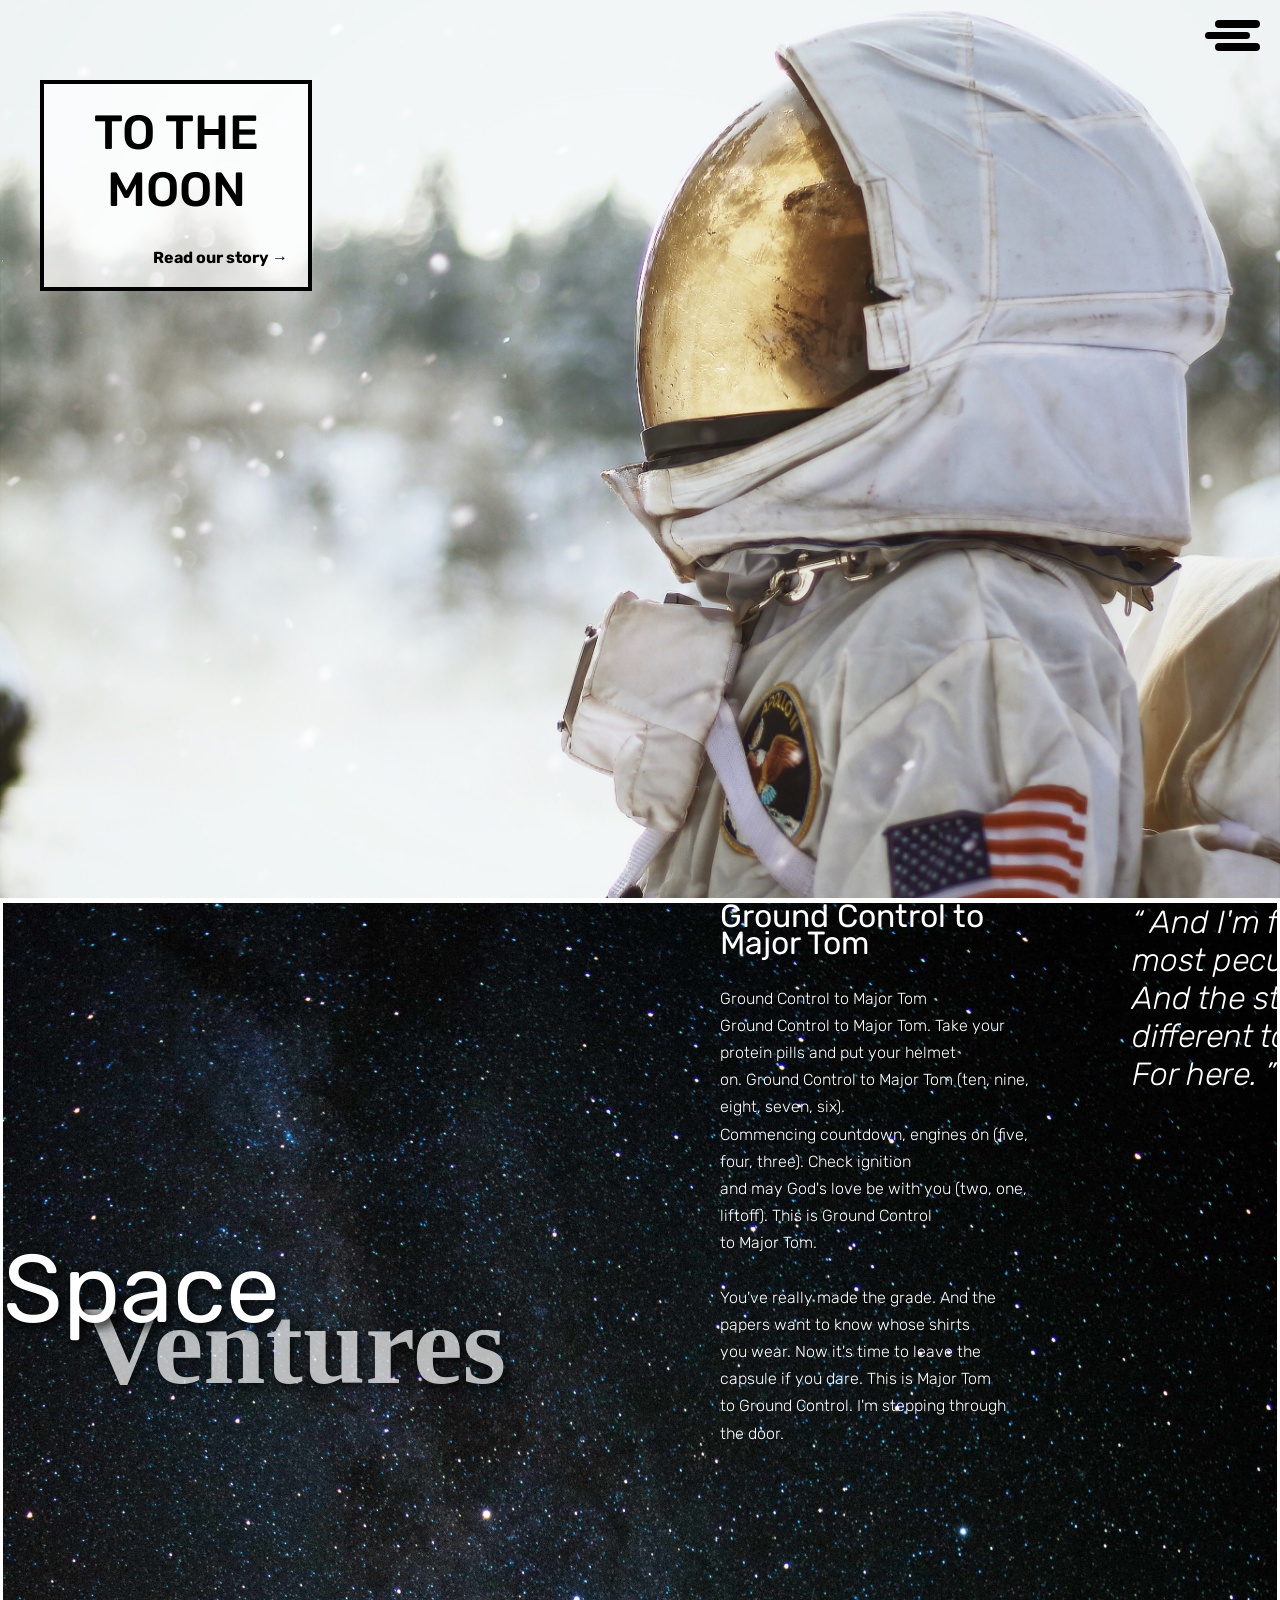
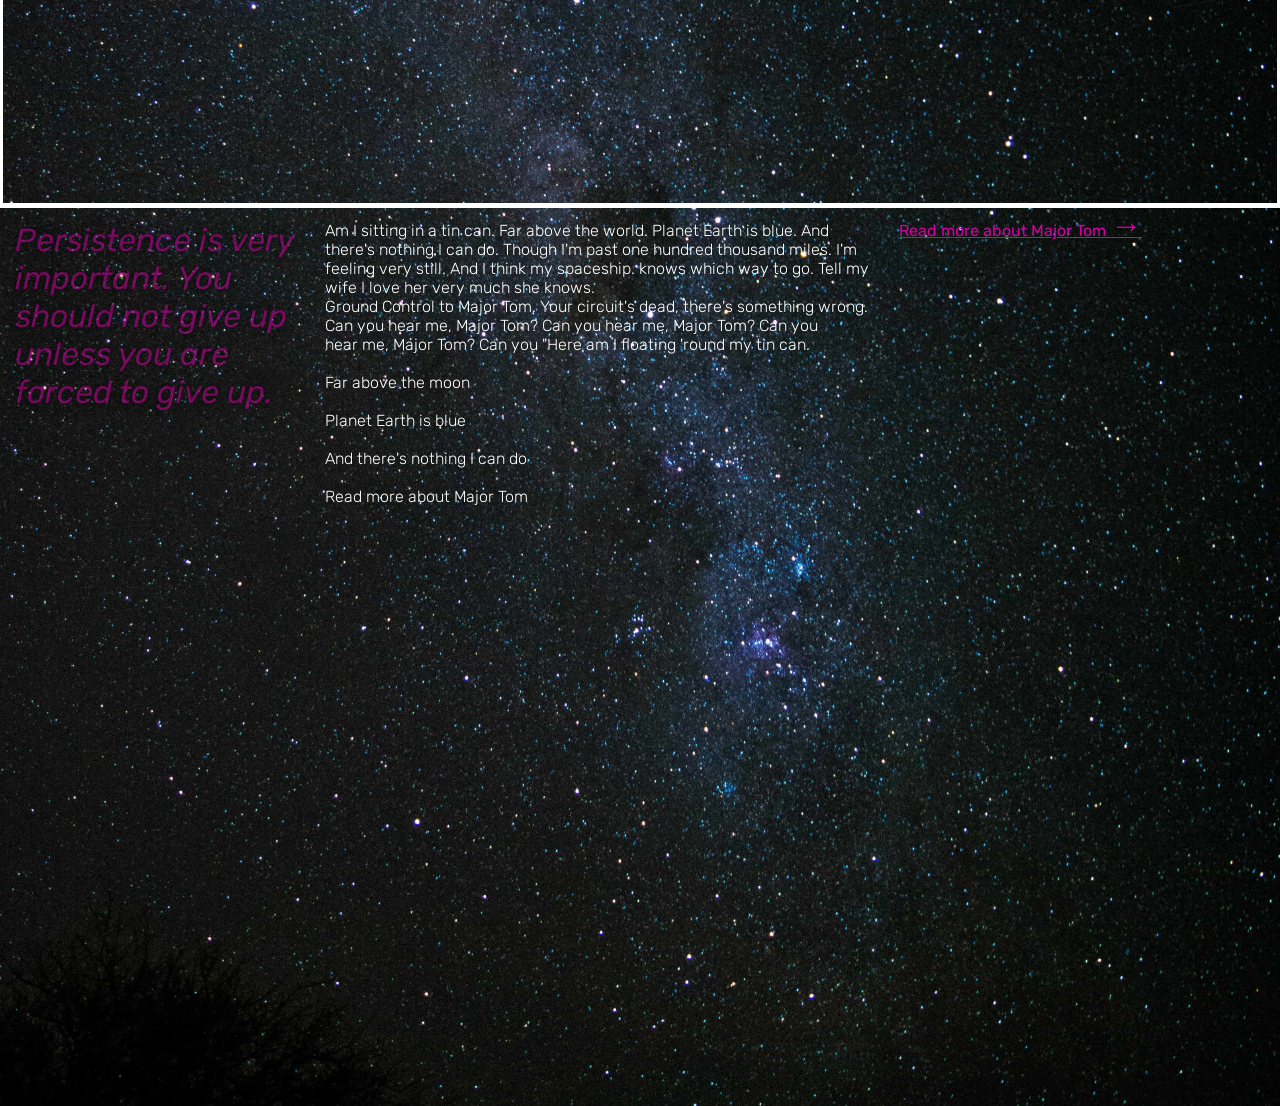
==== to-the-moon.html @ 3f3f05a7 "finjusterat efter feedback" ====
<!DOCTYPE html>
<html lang="en">
<head>
    <meta charset="UTF-8">
    <meta http-equiv="X-UA-Compatible" content="IE=edge">
    <meta name="viewport" content="width=device-width, initial-scale=1.0">
    <title>Welcome to the moon</title>
    
    <link rel="stylesheet" href="layout/style.css" type="text/css" />
    
    <!--INLÄNKADE FONTS-->
    <link rel="preconnect" href="https://fonts.googleapis.com">
    <link rel="preconnect" href="https://fonts.gstatic.com" crossorigin>
    <link href="https://fonts.googleapis.com/css2?family=Rubik:wght@300;500&display=swap" rel="stylesheet">

</head>
<body> 
<main>

   
   <!-- SECTION 1 / ASTRONAUT -->
    
    <section class="full-height astronaut">
      <div class="heading-box">
        <h1 class="to-the-moon-text">to the moon</h1>
        <h2 class="read-our-story-link">
          Read our story
          <span>→</span>
        </h2>
      </div>


<!-- MENU LIST / OPEN BURGER -->
<input type="checkbox" />
<div class="menu-container">
  <button class="burger-button">
    <span class="line"></span>
    <span class="line middle"></span>
    <span class="line"></span>
  </button>

  <nav>
    <pre class="menu-text">
      <ul>           
          <li>
            Our Story</li>
          <li>
            Space 
          Ventures</li>
          <li>
            About 
          Major Tom</li>
        
      </ul> 
   </pre>
  </nav>

    </div>
  </section>  
  
         <!--SECTION 2 / TEXT PAGE -->
        <div class="full-height text-page">
            <section class="text-container">

            <!--  kolumn 1, vänster -->
              <section class="col1 full-page">

              <div class="space-ventures">
                <span class="space">Space</span>
                  <br>
                <span class="ventures">Ventures</span>
              </div>

              
              <article class="protein-pills-article">              
                
                  <h3>Ground Control to Major Tom</h3>
                  <br>
                  Ground Control to Major Tom <br>
                  Ground Control to Major Tom. Take your protein pills and put your helmet <br>
                  on. Ground Control to Major Tom (ten, nine, eight, seven, six). <br>
                  Commencing countdown, engines on (five, four, three). Check ignition <br>
                  and may God's love be with you (two, one, liftoff). This is Ground Control <br>
                  to Major Tom. <br>
                    <br>
                  You've really made the grade. And the papers want to know whose shirts <br>
                  you wear. Now it's time to leave the capsule if you dare. This is Major Tom <br>
                  to Ground Control. I'm stepping through the door. <br>
                  <br>
             </article>
            

            
              <q class="floating-quote">
                And I'm floating in a most peculiar way. <br>
                And the stars look very different today. <br>
                For here.
              </q>
            </section> 



          <!--kolumn 2, höger-->
          <section class="col2 full-page">

            <div class="hidden-quote">
              <blockquote> Persistence is very <br>
                 important. You <br>
                should not give up <br>
                unless you are <br>
                forced to give up.</blockquote>
            </div>

            <p class="main-article-text planet-earth-is-blue">
            
                Am I sitting in a tin can. Far above the world. Planet Earth is blue. And <br>
                there's nothing I can do. Though I'm past one hundred thousand miles. I'm <br>
                feeling very still. And I think my spaceship. knows which way to go. Tell my <br>
                wife I love her very much she knows. <br>

                Ground Control to Major Tom. Your circuit's dead, there's something wrong. <br>
                Can you hear me, Major Tom? Can you hear me, Major Tom? Can you <br>
                hear me, Major Tom? Can you "Here am I floating 'round my tin can. <br>
                <br>
                Far above the moon <br>
                <br>
                Planet Earth is blue <br>
                <br>
                And there's nothing I can do <br>
                <br>
                Read more about Major Tom <br>
              
              <p class="pink-major-tom-link">Read more about Major Tom
                <span class="arrow"> → </span></p>
              </p>
             
        </section>    
      </section>
    </div>

<!--cookie popup footer section to be continued-->


 



    </main>
  </body>
</html>
---- layout/style.css ----
/* ------------------------------------------------ */
/* ------------------------ HELPERS --------------- */
/* ------------------------------------------------ */

* {
    padding: 0;
    margin: 0;
}

@media screen and (min-width: 600px) {
    body {
        background-color: palevioletred;
    }
}

.full-height {
    min-height: 100vh; 
}

/* ------------------------------------------------ */
/* -------------------- ASTRONAUT SECTION---------- */
/* ------------------------------------------------ */


.astronaut {
    background-image: url("../assets/photos/astronaut.jpg");
    background-size: cover;
    background-position: 50% 50%; 
}

.astronaut .heading-box {
    border: 4px solid black;
    width: 11rem;
    background-color: rgba(255, 255, 255, 0.7);
    position: absolute;
    top: 80px;
    left: 40px;
    padding: 20px;
    font-family: 'Rubik', sans-serif;
}

.astronaut .heading-box .to-the-moon-text {
    text-align: center;
    text-transform: uppercase; 
    font-size: 3rem;
    font-weight: 500;
    margin-bottom: 30px;
}

.astronaut .heading-box .read-our-story-link {
    text-align: right;
    font-size: 1rem;
}

/* ------------------------------------------------ */
/* --------------------- TEXT PAGE SECTION--------- */
/* ------------------------------------------------ */

.full-page {
    min-height: 100vh;
    
}

.text-page {  
    color: white;
    background-position: cover;
    background-image: url("../assets/photos/rymden-min.jpg");
    background-size: cover;
    font-family: Rubik, serif;
}  

.text-page .text-container {
    position: relative;     
    display: block;     
} 

.col1 .col2 {
    display: flex;
}



/* ------------------------------------------------ */
/* ----------TEXT PAGE SECTION COLUMN 1------------ */
/* ------------------------------------------------ */

.col1 {
    outline: 5px solid rgb(255, 255, 255);
    margin: 3px;
}

.space-ventures {
    color: white;
    margin: auto;
    width: 85%;
    font-size: xx-large;
    text-shadow: 3px 4px 12px black;  

   
    
}

.space {
    font-size: 300%;
    font-family: Rubik, serif;
    position: relative;
    z-index: 3;
}

.ventures {
    font-size: 350%;
    font-family: 'Times New Roman', Times, serif;
    opacity: 0.7;
    position: relative;
    left: 80px;
    top: -65px;
    font-weight: 550;

}


h3 {
    font-family: Rubik, serif;
    
    font-weight: 400;
    font-size: xx-large;  

    
    
}

.protein-pills-article {
    position: relative;
    left: 7%;
    font-size: 1rem;
    font-weight: 200;
    line-height: 170%;
    font-family: rubik; 
    margin: 0;  

    

}


.floating-quote {
    position: relative;
    left: 15%;
    font-size: 2rem;
    font-style: italic;
    font-weight: 200;

    
    
}
/* ------------------------------------------------ */
/* ---------- MEDIA SCREEN ------------------------ */
/* ------------------------------------------------ */

@media screen and (min-width: 1024px) {
    .full-page {
        display: flex;
    }
    .col1 .col2 {
        width: 50%;
        gap: 100px;
    }
}


/* ------------------------------------------------ */
/* ----------TEXT PAGE SECTION COLUMN 2------------ */
/* ------------------------------------------------ */

.col2 {
    
}

.hidden-quote {
    font-size: xx-large;
    
    margin: 15px;
    font-style: italic;
    color: #D200A2;
    opacity: 0.5;
    text-shadow: 0px 0px 1.2px rgba(0, 0, 0, 0.636),
    0px 0px 4px rgba(0, 0, 0, 0.807), 0px 0px 18px rgba(0, 0, 0, 0.21);
}

.main-article-text {
    margin: 15px;
    font-weight: 300;
    
}

.pink-major-tom-link {
    
    position: relative;
    left: 15px;
    color:#D200A2;
    text-decoration: underline;
    
}
.arrow {
    font-size: 2rem;
    position: relative;
    color: #D200A2;
}

.protein-pills-section .pink-major-tom-link .arrow {
    position: relative;
    left: 0;
    transition: left 0.3s ease-in-out;
}


pre {
    font-family: rubik;
    font-weight: 200;
    margin: 0;
    
}

.planet-earth-is-blue {
    color: white;
}



















/* rör ej !! */


/* ------------------------------------------------ */
/* --------------------HAMBURGARMENYN-------------- */
/* ------------------------------------------------ */

.burger-button {
    width: 35px;
    height: 35px;
    background: transparent;
    border: 0;
    display: flex;
    flex-direction: column;
    position: fixed;
    right: 30px;
    top: 20px;
    z-index: 2;
    pointer-events: none;
    
}

.burger-button .line {
    display: block;
    width: 45px;
    height: 9px;
    background-color: black;
    border-radius: 8px;
    margin-bottom: 4px;  

}

input {
    position: fixed;
    right: 14px;
    top: 13px;
    z-index: 1;
    width: 45px;
    height: 45px;
    opacity: 0;
}

.line.middle {
    position: relative;
    left: -10px;
}

input:checked + .menu-container .burger-button .line {
    position: absolute;
    transition: all 0.4s ease-in-out;
}

input:checked + .menu-container .burger-button .line:nth-child(2) {
    opacity: 0;
    

}
input:checked + .menu-container .burger-button .line:nth-child(1) {
    transform: rotate(45deg);
}

input:checked + .menu-container .burger-button .line:nth-child(3) {
    transform: rotate(-45deg);
}

/* ------------------------------------------------ */
/* ----------NAVIGATION / OPEN BURGER-------------- */
/* ------------------------------------------------ */

nav {
    top: 0;
    left: 0;
    visibility: hidden;
    position: fixed;
    background-color: rgba(255, 255, 255, 0.73);
    min-width: 100vw;
    min-height: 100vh;
    opacity: 0;
    transition: all 0.4s cubic-bezier(0.075, 0.82, 0.165, 1);


}
input:checked + .menu-container nav {
    display: block;
    opacity: 1;
    visibility: visible;
}

ul {
    margin: 0;
    padding: 0;
    list-style: none;
    display: flex;
    flex-direction: column;
    min-height: 100vh;
    min-width: 100vw;
    justify-content: space-evenly;
    text-align: center;
    font-size: xxx-large;
    font-family: Rubik, serif;
    text-transform: uppercase;
   
}

.menu-text {
    font-family: Rubik, serif;
    font-weight: 600;
}




/* ------------------------------------------------ */
/* --------STÖRRE STORLEKAR, DESKTOP -------------- */
/* ------------------------------------------------ */

@media screen and (min-width: 800px) {

    .astronaut .heading-box {
        width: 14rem;
    }

    .astronaut .heading-box .read-our-story-link {
        text-align: right;
    }   
  
    .astronaut .heading-box .read-our-story-link span {
        position: relative;
        left: 0;
        transition: left 1s cubic-bezier(0.65, 0, 0.35, 1); 
    }

    /*för att pilen ska röra på sig*/
    .astronaut .heading-box .read-our-story-link:hover span {
        left: 10px;
        
    }
} 


    


/* ------------------------------------------------ */
/* ------------------------ DARK MODE ------------- */
/* ------------------------------------------------ */
/*

@media (prefers-color-scheme: dark) {
    .astronaut .heading-box .read-our-story-link {
        color: orangered;
    }
}    */
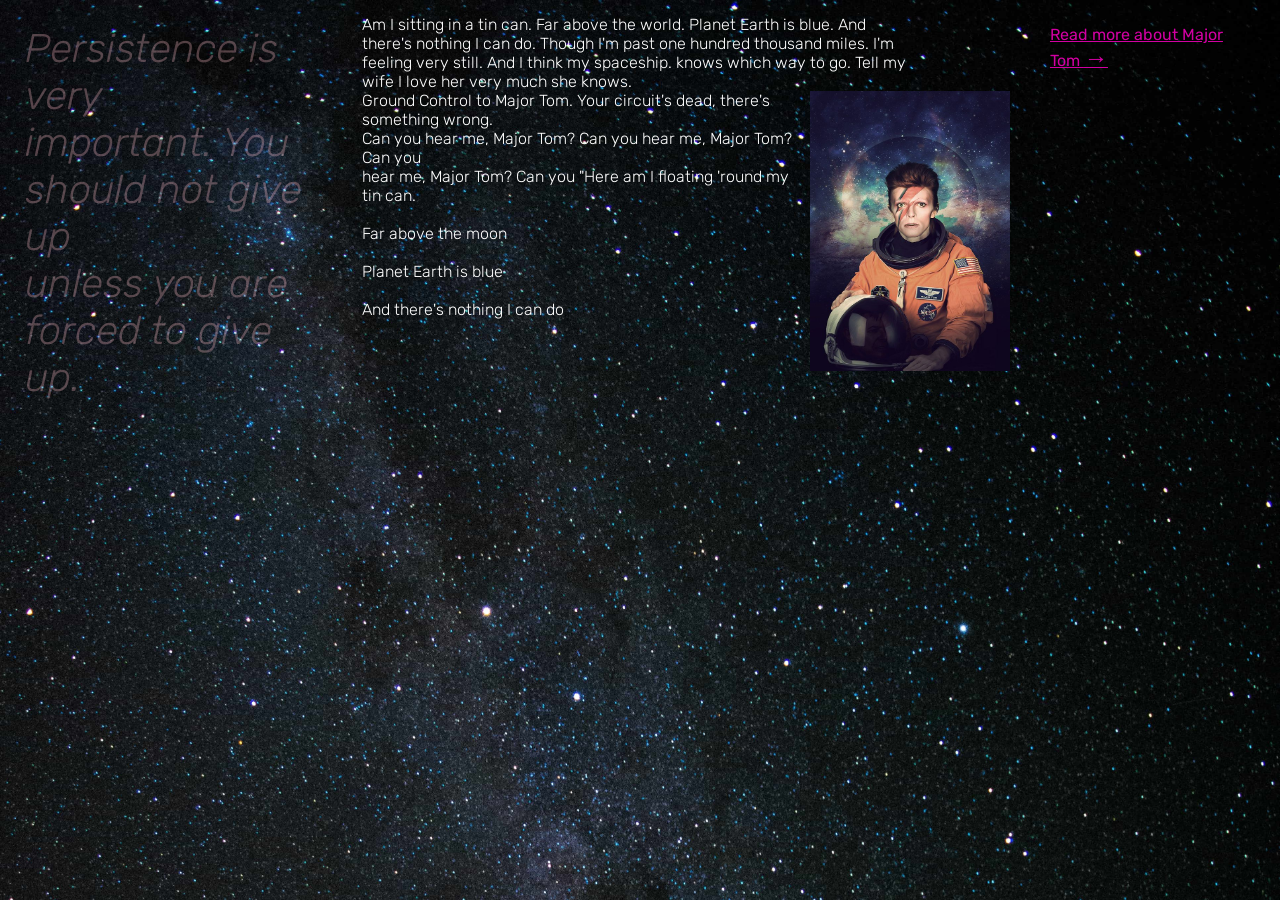
==== commit d0c67a54: ":memo:" ====
--- a/to-the-moon.html
+++ b/to-the-moon.html
@@ -18,7 +18,7 @@
 <main>
 
    
-   <!-- SECTION 1 / ASTRONAUT -->
+   <!-- SECTION 1 / ASTRONAUT 
     
     <section class="full-height astronaut">
       <div class="heading-box">
@@ -30,7 +30,7 @@
       </div>
 
 
-<!-- MENU LIST / OPEN BURGER -->
+ MENU LIST / OPEN BURGER 
 <input type="checkbox" />
 <div class="menu-container">
   <button class="burger-button">
@@ -40,29 +40,29 @@
   </button>
 
   <nav>
-    <pre class="menu-text">
+    <div class="menu-text">
       <ul>           
           <li>
-            Our Story</li>
+          Our Story</li>
           <li>
-            Space 
+          Space <br>
           Ventures</li>
           <li>
-            About 
+          About <br>
           Major Tom</li>
         
       </ul> 
-   </pre>
+    </div>
   </nav>
 
     </div>
-  </section>  
+  </section>  -->
   
          <!--SECTION 2 / TEXT PAGE -->
         <div class="full-height text-page">
             <section class="text-container">
 
-            <!--  kolumn 1, vänster -->
+            <!--  kolumn 1, vänster 
               <section class="col1 full-page">
 
               <div class="space-ventures">
@@ -89,14 +89,17 @@
                   <br>
              </article>
             
+            
+              <blockquote class="floating-quote">
+                <span>
+                  And I'm floating in a most peculiar way.<br>
+                  And the stars look very different today.<br>
+                  For here.
+                </span>
+              </blockquote>
 
-            
-              <q class="floating-quote">
-                And I'm floating in a most peculiar way. <br>
-                And the stars look very different today. <br>
-                For here.
-              </q>
-            </section> 
+
+            </section> -->
 
 
 
@@ -117,7 +120,7 @@
                 there's nothing I can do. Though I'm past one hundred thousand miles. I'm <br>
                 feeling very still. And I think my spaceship. knows which way to go. Tell my <br>
                 wife I love her very much she knows. <br>
-
+                <img src="assets\photos\major-tom.jpg" alt="Major Tom" height="280px" width="200px">
                 Ground Control to Major Tom. Your circuit's dead, there's something wrong. <br>
                 Can you hear me, Major Tom? Can you hear me, Major Tom? Can you <br>
                 hear me, Major Tom? Can you "Here am I floating 'round my tin can. <br>
@@ -127,16 +130,17 @@
                 Planet Earth is blue <br>
                 <br>
                 And there's nothing I can do <br>
-                <br>
-                Read more about Major Tom <br>
+                <p class="pink-major-tom-link">Read more about Major Tom
+                  <span class="arrow"> → </span></p>
+                </p>            
               
-              <p class="pink-major-tom-link">Read more about Major Tom
-                <span class="arrow"> → </span></p>
-              </p>
              
         </section>    
       </section>
     </div>
+
+
+
 
 <!--cookie popup footer section to be continued-->
 
--- a/layout/style.css
+++ b/layout/style.css
@@ -1,399 +1,359 @@
+@charset "UTF-8";
 /* ------------------------------------------------ */
 /* ------------------------ HELPERS --------------- */
 /* ------------------------------------------------ */
-
 * {
-    padding: 0;
-    margin: 0;
+  padding: 0;
+  margin: 0;
 }
 
 @media screen and (min-width: 600px) {
-    body {
-        background-color: palevioletred;
-    }
-}
-
+  body {
+    background-color: palevioletred;
+  }
+}
 .full-height {
-    min-height: 100vh; 
+  min-height: 100vh;
 }
 
 /* ------------------------------------------------ */
 /* -------------------- ASTRONAUT SECTION---------- */
 /* ------------------------------------------------ */
-
-
 .astronaut {
-    background-image: url("../assets/photos/astronaut.jpg");
-    background-size: cover;
-    background-position: 50% 50%; 
+  background-image: url("../assets/photos/astronaut.jpg");
+  background-size: cover;
+  background-position: 50% 50%;
 }
 
 .astronaut .heading-box {
-    border: 4px solid black;
-    width: 11rem;
-    background-color: rgba(255, 255, 255, 0.7);
-    position: absolute;
-    top: 80px;
-    left: 40px;
-    padding: 20px;
-    font-family: 'Rubik', sans-serif;
+  border: 4px solid black;
+  width: 11rem;
+  background-color: rgba(255, 255, 255, 0.7);
+  position: absolute;
+  top: 80px;
+  left: 40px;
+  padding: 20px;
+  font-family: "Rubik", sans-serif;
 }
 
 .astronaut .heading-box .to-the-moon-text {
-    text-align: center;
-    text-transform: uppercase; 
-    font-size: 3rem;
-    font-weight: 500;
-    margin-bottom: 30px;
+  text-align: center;
+  text-transform: uppercase;
+  font-size: 3rem;
+  font-weight: 500;
+  margin-bottom: 30px;
 }
 
 .astronaut .heading-box .read-our-story-link {
+  text-align: right;
+  font-size: 1rem;
+}
+
+
+
+
+/* ------------------------------------------------ */
+/* --------------------- TEXT PAGE SECTION--------- */
+/* ------------------------------------------------ */
+.full-page {
+  min-height: 100vh;
+}
+
+.text-page {
+  color: white;
+  background-position: cover;
+  background-image: url("../assets/photos/rymden-min.jpg");
+  background-size: cover;
+  font-family: Rubik, serif;
+}
+
+.text-page .text-container {
+  position: relative;
+  display: block;
+}
+
+.col1 .col2 {
+  display: flex;
+}
+
+/* ------------------------------------------------ */
+/* ----------TEXT PAGE SECTION COLUMN 1------------ */
+/* ------------------------------------------------ */
+.space-ventures {
+  color: white;
+  margin: auto;
+  width: 85%;
+  font-size: xx-large;
+  text-shadow: 3px 4px 12px black;
+}
+
+.space {
+  font-size: 300%;
+  font-family: Rubik, serif;
+  position: relative;
+  z-index: 3;
+}
+
+.ventures {
+  font-size: 350%;
+  font-family: "Times New Roman", Times, serif;
+  opacity: 0.7;
+  position: relative;
+  left: 80px;
+  top: -65px;
+  font-weight: 550;
+}
+
+h3 {
+  font-family: Rubik, serif;
+  font-weight: 400;
+  font-size: xx-large;
+}
+
+.protein-pills-article {
+  position: relative;
+  left: 7%;
+  font-size: 1rem;
+  font-weight: 200;
+  line-height: 170%;
+  font-family: rubik;
+  margin: 0;
+}
+
+
+
+/* very nice floating quote, dagens seger */
+.floating-quote {
+  position: relative;
+  left: 15%;
+  font-size: 2rem;
+  font-style: italic;
+  font-weight: 200;
+}
+
+span {
+  position: relative;
+  z-index: 1;
+}
+
+.floating-quote::before, .floating-quote::after {
+  display: block;
+  position: absolute;
+  font-size: 5rem;
+  font-weight: bold;
+  color: grey;
+  opacity: 0.8;
+  z-index: 0;
+  line-height: 1;
+}
+
+.floating-quote::before {
+  content: open-quote;
+  top: -0.5rem;
+  left: -1.5rem;
+}
+
+.floating-quote::after {
+  content: close-quote;  
+  float: right;
+  margin-left: 6.5rem;
+  margin-top: -2rem;
+  
+}
+
+/* ------------------------------------------------ */
+/* ---------- MEDIA SCREEN ------------------------ */
+/* ------------------------------------------------ */
+
+@media screen and (min-width: 1024px) {
+  .full-page {
+    display: flex;
+  }
+  
+}
+
+/* ------------------------------------------------ */
+/* ----------TEXT PAGE SECTION COLUMN 2------------ */
+/* ------------------------------------------------ */
+.hidden-quote {
+  
+  font-size: 2.5rem;
+  font-weight: 200;
+  margin: 25px;
+  font-style: italic;
+  background-image: linear-gradient( bottom right, #D200A2, white, #D200A2);;
+  
+  -webkit-text-fill-color: pink;
+  opacity: 0.3;
+  
+}
+
+
+.main-article-text {
+  margin: 15px;
+  font-weight: 300;
+}
+
+/* projekt rosa länk-pilen ej underline + smooth */
+.pink-major-tom-link {
+  text-decoration: underline;
+  color: #D200A2;
+  margin: 25px;
+}
+
+.arrow {
+  font-size: 1.5rem;    
+}
+
+.full-page .pink-major-tom-link .arrow  {
+  position: relative;
+  left: 0;
+  transition: left 1s cubic-bezier(0.65, 0, 0.35, 1); 
+}
+
+.full-page .pink-major-tom-link:hover .arrow {
+  left: 10px;
+}
+
+
+
+/*Major Tom som inte vill ha texten fyltande runt sig av outgrundlig anledning */
+
+img {
+  
+  float: right;
+  margin: 0;
+  
+}
+
+
+
+
+
+
+
+
+
+/* rör ej !! */
+/* ------------------------------------------------ */
+/* --------------------HAMBURGARMENYN-------------- */
+/* ------------------------------------------------ */
+.burger-button {
+  width: 35px;
+  height: 35px;
+  background: transparent;
+  border: 0;
+  display: flex;
+  flex-direction: column;
+  position: fixed;
+  right: 30px;
+  top: 20px;
+  z-index: 2;
+  pointer-events: none;
+}
+
+.burger-button .line {
+  display: block;
+  width: 45px;
+  height: 9px;
+  background-color: black;
+  border-radius: 8px;
+  margin-bottom: 4px;
+}
+
+input {
+  position: fixed;
+  right: 14px;
+  top: 13px;
+  z-index: 1;
+  width: 45px;
+  height: 45px;
+  opacity: 0;
+}
+
+.line.middle {
+  position: relative;
+  left: -10px;
+}
+
+input:checked + .menu-container .burger-button .line {
+  position: absolute;
+  transition: all 0.4s ease-in-out;
+}
+
+input:checked + .menu-container .burger-button .line:nth-child(2) {
+  opacity: 0;
+}
+
+input:checked + .menu-container .burger-button .line:nth-child(1) {
+  transform: rotate(45deg);
+}
+
+input:checked + .menu-container .burger-button .line:nth-child(3) {
+  transform: rotate(-45deg);
+}
+
+/* ------------------------------------------------ */
+/* ----------NAVIGATION / OPEN BURGER-------------- */
+/* ------------------------------------------------ */
+nav {
+  top: 0;
+  left: 0;
+  visibility: hidden;
+  position: fixed;
+  background-color: rgba(255, 255, 255, 0.73);
+  min-width: 100vw;
+  min-height: 100vh;
+  opacity: 0;
+  transition: all 0.4s cubic-bezier(0.075, 0.82, 0.165, 1);
+}
+
+input:checked + .menu-container nav {
+  display: block;
+  opacity: 1;
+  visibility: visible;
+}
+
+ul {
+  list-style: none;
+  display: flex;
+  flex-direction: column;
+  min-height: 100vh;
+  min-width: 100vw;
+  justify-content: space-evenly;
+  text-align: center;
+  text-transform: uppercase;
+}
+
+.menu-text ul {
+  font-family: Rubik, serif;
+  font-size: 4rem;
+  font-weight: bold;
+}
+
+li:hover {
+  text-decoration: underline;
+  -webkit-text-decoration-color: #D200A2;
+          text-decoration-color: #D200A2;
+}
+
+/* ------------------------------------------------ */
+/* --------STÖRRE STORLEKAR, DESKTOP -------------- */
+/* ------------------------------------------------ */
+@media screen and (min-width: 800px) {
+  .astronaut .heading-box {
+    width: 14rem;
+  }
+  .astronaut .heading-box .read-our-story-link {
     text-align: right;
-    font-size: 1rem;
-}
-
-/* ------------------------------------------------ */
-/* --------------------- TEXT PAGE SECTION--------- */
-/* ------------------------------------------------ */
-
-.full-page {
-    min-height: 100vh;
-    
-}
-
-.text-page {  
-    color: white;
-    background-position: cover;
-    background-image: url("../assets/photos/rymden-min.jpg");
-    background-size: cover;
-    font-family: Rubik, serif;
-}  
-
-.text-page .text-container {
-    position: relative;     
-    display: block;     
-} 
-
-.col1 .col2 {
-    display: flex;
-}
-
-
-
-/* ------------------------------------------------ */
-/* ----------TEXT PAGE SECTION COLUMN 1------------ */
-/* ------------------------------------------------ */
-
-.col1 {
-    outline: 5px solid rgb(255, 255, 255);
-    margin: 3px;
-}
-
-.space-ventures {
-    color: white;
-    margin: auto;
-    width: 85%;
-    font-size: xx-large;
-    text-shadow: 3px 4px 12px black;  
-
-   
-    
-}
-
-.space {
-    font-size: 300%;
-    font-family: Rubik, serif;
-    position: relative;
-    z-index: 3;
-}
-
-.ventures {
-    font-size: 350%;
-    font-family: 'Times New Roman', Times, serif;
-    opacity: 0.7;
-    position: relative;
-    left: 80px;
-    top: -65px;
-    font-weight: 550;
-
-}
-
-
-h3 {
-    font-family: Rubik, serif;
-    
-    font-weight: 400;
-    font-size: xx-large;  
-
-    
-    
-}
-
-.protein-pills-article {
-    position: relative;
-    left: 7%;
-    font-size: 1rem;
-    font-weight: 200;
-    line-height: 170%;
-    font-family: rubik; 
-    margin: 0;  
-
-    
-
-}
-
-
-.floating-quote {
-    position: relative;
-    left: 15%;
-    font-size: 2rem;
-    font-style: italic;
-    font-weight: 200;
-
-    
-    
-}
-/* ------------------------------------------------ */
-/* ---------- MEDIA SCREEN ------------------------ */
-/* ------------------------------------------------ */
-
-@media screen and (min-width: 1024px) {
-    .full-page {
-        display: flex;
-    }
-    .col1 .col2 {
-        width: 50%;
-        gap: 100px;
-    }
-}
-
-
-/* ------------------------------------------------ */
-/* ----------TEXT PAGE SECTION COLUMN 2------------ */
-/* ------------------------------------------------ */
-
-.col2 {
-    
-}
-
-.hidden-quote {
-    font-size: xx-large;
-    
-    margin: 15px;
-    font-style: italic;
-    color: #D200A2;
-    opacity: 0.5;
-    text-shadow: 0px 0px 1.2px rgba(0, 0, 0, 0.636),
-    0px 0px 4px rgba(0, 0, 0, 0.807), 0px 0px 18px rgba(0, 0, 0, 0.21);
-}
-
-.main-article-text {
-    margin: 15px;
-    font-weight: 300;
-    
-}
-
-.pink-major-tom-link {
-    
-    position: relative;
-    left: 15px;
-    color:#D200A2;
-    text-decoration: underline;
-    
-}
-.arrow {
-    font-size: 2rem;
-    position: relative;
-    color: #D200A2;
-}
-
-.protein-pills-section .pink-major-tom-link .arrow {
+  }
+  .astronaut .heading-box .read-our-story-link span {
     position: relative;
     left: 0;
-    transition: left 0.3s ease-in-out;
-}
-
-
-pre {
-    font-family: rubik;
-    font-weight: 200;
-    margin: 0;
-    
-}
-
-.planet-earth-is-blue {
-    color: white;
-}
-
-
-
-
-
-
-
-
-
-
-
-
-
-
-
-
-
-
-
-/* rör ej !! */
-
-
-/* ------------------------------------------------ */
-/* --------------------HAMBURGARMENYN-------------- */
-/* ------------------------------------------------ */
-
-.burger-button {
-    width: 35px;
-    height: 35px;
-    background: transparent;
-    border: 0;
-    display: flex;
-    flex-direction: column;
-    position: fixed;
-    right: 30px;
-    top: 20px;
-    z-index: 2;
-    pointer-events: none;
-    
-}
-
-.burger-button .line {
-    display: block;
-    width: 45px;
-    height: 9px;
-    background-color: black;
-    border-radius: 8px;
-    margin-bottom: 4px;  
-
-}
-
-input {
-    position: fixed;
-    right: 14px;
-    top: 13px;
-    z-index: 1;
-    width: 45px;
-    height: 45px;
-    opacity: 0;
-}
-
-.line.middle {
-    position: relative;
-    left: -10px;
-}
-
-input:checked + .menu-container .burger-button .line {
-    position: absolute;
-    transition: all 0.4s ease-in-out;
-}
-
-input:checked + .menu-container .burger-button .line:nth-child(2) {
-    opacity: 0;
-    
-
-}
-input:checked + .menu-container .burger-button .line:nth-child(1) {
-    transform: rotate(45deg);
-}
-
-input:checked + .menu-container .burger-button .line:nth-child(3) {
-    transform: rotate(-45deg);
-}
-
-/* ------------------------------------------------ */
-/* ----------NAVIGATION / OPEN BURGER-------------- */
-/* ------------------------------------------------ */
-
-nav {
-    top: 0;
-    left: 0;
-    visibility: hidden;
-    position: fixed;
-    background-color: rgba(255, 255, 255, 0.73);
-    min-width: 100vw;
-    min-height: 100vh;
-    opacity: 0;
-    transition: all 0.4s cubic-bezier(0.075, 0.82, 0.165, 1);
-
-
-}
-input:checked + .menu-container nav {
-    display: block;
-    opacity: 1;
-    visibility: visible;
-}
-
-ul {
-    margin: 0;
-    padding: 0;
-    list-style: none;
-    display: flex;
-    flex-direction: column;
-    min-height: 100vh;
-    min-width: 100vw;
-    justify-content: space-evenly;
-    text-align: center;
-    font-size: xxx-large;
-    font-family: Rubik, serif;
-    text-transform: uppercase;
-   
-}
-
-.menu-text {
-    font-family: Rubik, serif;
-    font-weight: 600;
-}
-
-
-
-
-/* ------------------------------------------------ */
-/* --------STÖRRE STORLEKAR, DESKTOP -------------- */
-/* ------------------------------------------------ */
-
-@media screen and (min-width: 800px) {
-
-    .astronaut .heading-box {
-        width: 14rem;
-    }
-
-    .astronaut .heading-box .read-our-story-link {
-        text-align: right;
-    }   
-  
-    .astronaut .heading-box .read-our-story-link span {
-        position: relative;
-        left: 0;
-        transition: left 1s cubic-bezier(0.65, 0, 0.35, 1); 
-    }
-
-    /*för att pilen ska röra på sig*/
-    .astronaut .heading-box .read-our-story-link:hover span {
-        left: 10px;
-        
-    }
-} 
-
-
-    
-
-
-/* ------------------------------------------------ */
-/* ------------------------ DARK MODE ------------- */
-/* ------------------------------------------------ */
-/*
-
-@media (prefers-color-scheme: dark) {
-    .astronaut .heading-box .read-our-story-link {
-        color: orangered;
-    }
-}    */
- +    transition: left 1s cubic-bezier(0.65, 0, 0.35, 1);
+  }
+  /*för att pilen ska röra på sig*/
+  .astronaut .heading-box .read-our-story-link:hover span {
+    left: 10px;
+  }
+}/*# sourceMappingURL=style.css.map */
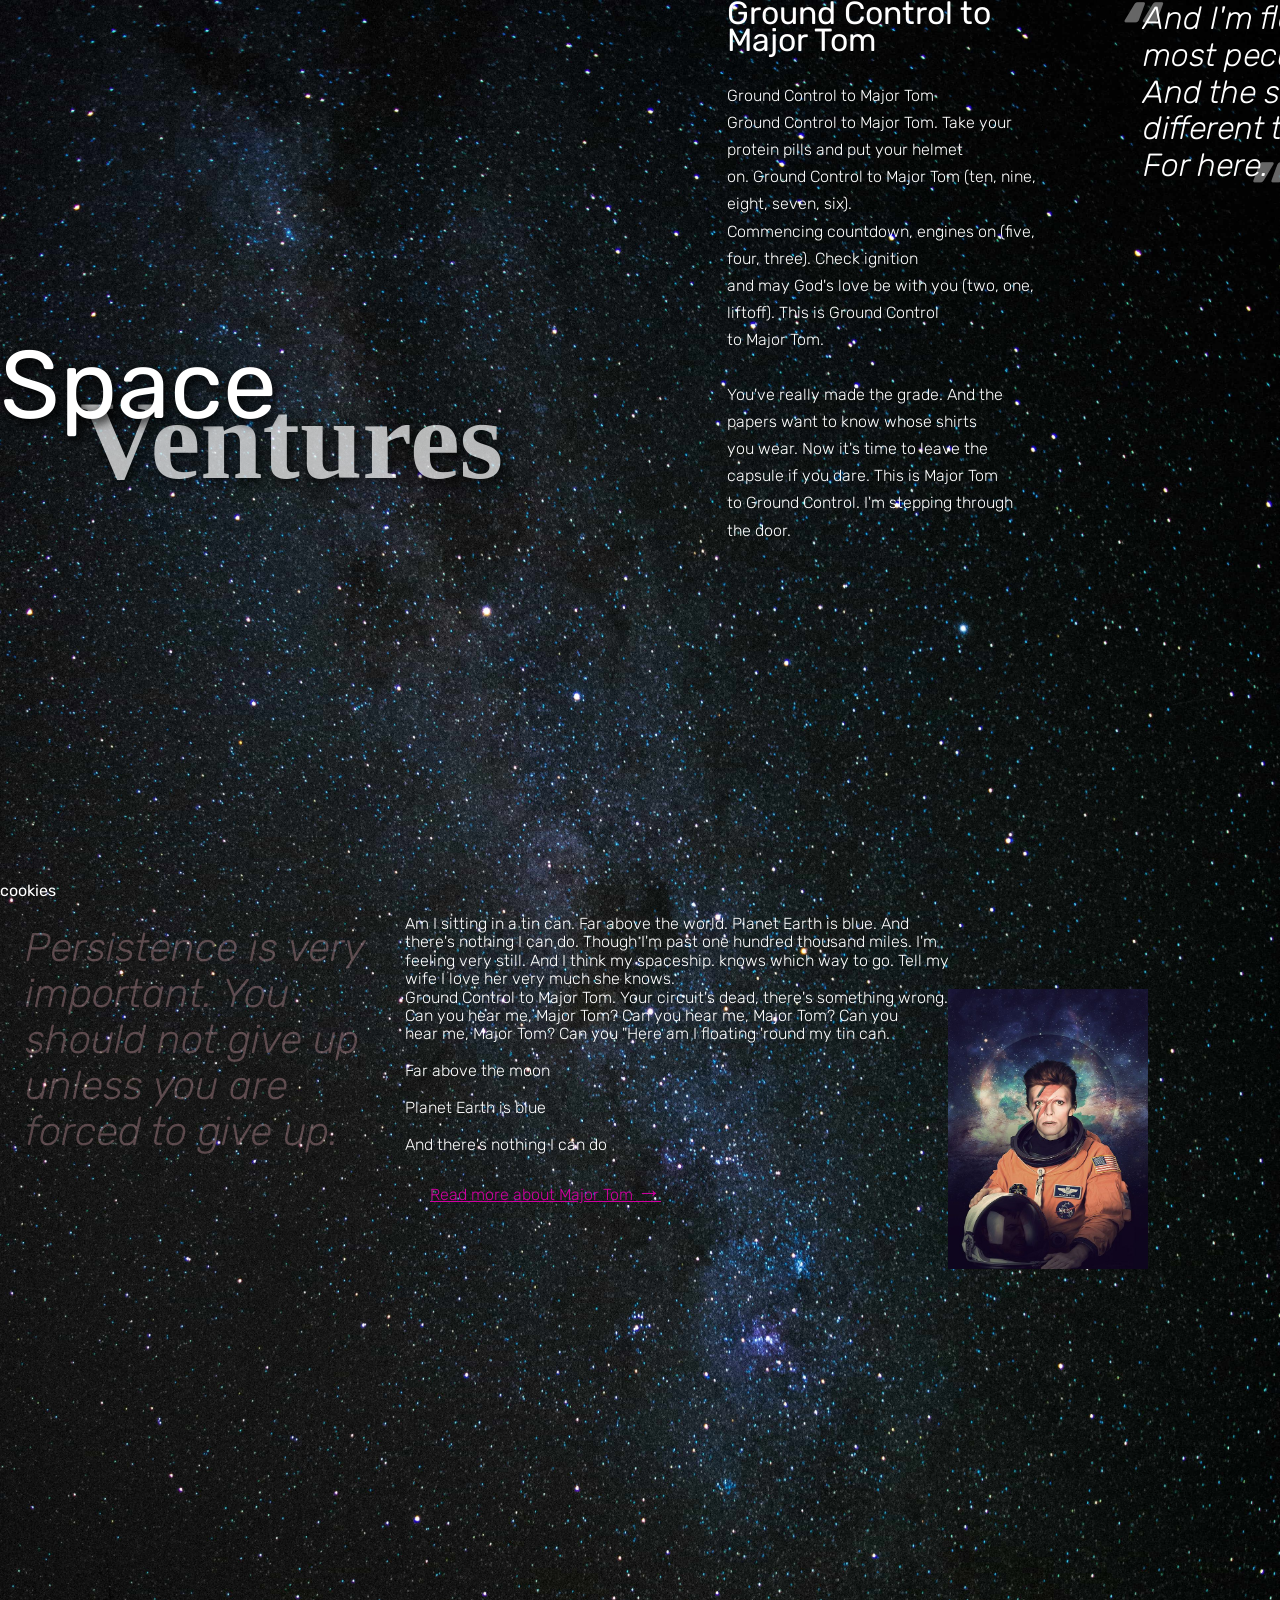
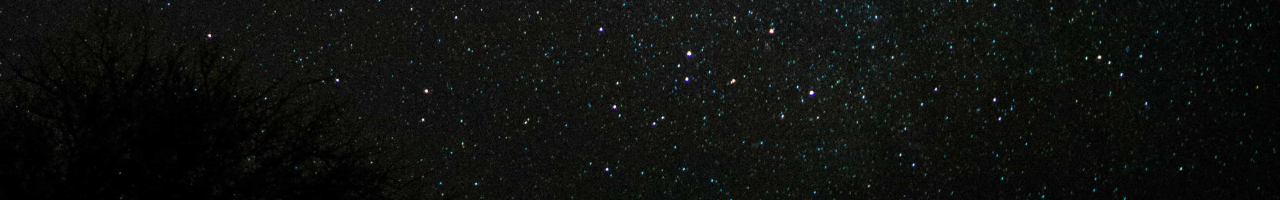
==== commit f90f43ac: ":memo: lagt till mer sass" ====
--- a/to-the-moon.html
+++ b/to-the-moon.html
@@ -18,7 +18,7 @@
 <main>
 
    
-   <!-- SECTION 1 / ASTRONAUT 
+   <!-- SECTION 1 / ASTRONAUT -->
     
     <section class="full-height astronaut">
       <div class="heading-box">
@@ -56,13 +56,13 @@
   </nav>
 
     </div>
-  </section>  -->
+  </section> 
   
          <!--SECTION 2 / TEXT PAGE -->
         <div class="full-height text-page">
             <section class="text-container">
 
-            <!--  kolumn 1, vänster 
+               
               <section class="col1 full-page">
 
               <div class="space-ventures">
@@ -99,7 +99,7 @@
               </blockquote>
 
 
-            </section> -->
+            </section> 
 
 
 
@@ -114,7 +114,7 @@
                 forced to give up.</blockquote>
             </div>
 
-            <p class="main-article-text planet-earth-is-blue">
+            <article class="main-article-text planet-earth-is-blue">
             
                 Am I sitting in a tin can. Far above the world. Planet Earth is blue. And <br>
                 there's nothing I can do. Though I'm past one hundred thousand miles. I'm <br>
@@ -132,7 +132,12 @@
                 And there's nothing I can do <br>
                 <p class="pink-major-tom-link">Read more about Major Tom
                   <span class="arrow"> → </span></p>
-                </p>            
+                </article>      
+                
+                <!--cookie popup footer section to be continued-->
+    <footer>
+      cookies
+    </footer>
               
              
         </section>    
@@ -142,7 +147,6 @@
 
 
 
-<!--cookie popup footer section to be continued-->
 
 
  
--- a/layout/style.css
+++ b/layout/style.css
@@ -1,15 +1,375 @@
 @charset "UTF-8";
-/* ------------------------------------------------ */
-/* ------------------------ HELPERS --------------- */
-/* ------------------------------------------------ */
+html {
+  line-height: 1.15; /* 1 */
+  -webkit-text-size-adjust: 100%; /* 2 */
+}
+
+/* Sections
+   ========================================================================== */
+/**
+ * Remove the margin in all browsers.
+ */
+body {
+  margin: 0;
+}
+
+/**
+ * Render the `main` element consistently in IE.
+ */
+main {
+  display: block;
+}
+
+/**
+ * Correct the font size and margin on `h1` elements within `section` and
+ * `article` contexts in Chrome, Firefox, and Safari.
+ */
+h1 {
+  font-size: 2em;
+  margin: 0.67em 0;
+}
+
+/* Grouping content
+   ========================================================================== */
+/**
+ * 1. Add the correct box sizing in Firefox.
+ * 2. Show the overflow in Edge and IE.
+ */
+hr {
+  box-sizing: content-box; /* 1 */
+  height: 0; /* 1 */
+  overflow: visible; /* 2 */
+}
+
+/**
+ * 1. Correct the inheritance and scaling of font size in all browsers.
+ * 2. Correct the odd `em` font sizing in all browsers.
+ */
+pre {
+  font-family: monospace, monospace; /* 1 */
+  font-size: 1em; /* 2 */
+}
+
+/* Text-level semantics
+   ========================================================================== */
+/**
+ * Remove the gray background on active links in IE 10.
+ */
+a {
+  background-color: transparent;
+}
+
+/**
+ * 1. Remove the bottom border in Chrome 57-
+ * 2. Add the correct text decoration in Chrome, Edge, IE, Opera, and Safari.
+ */
+abbr[title] {
+  border-bottom: none; /* 1 */
+  text-decoration: underline; /* 2 */
+  -webkit-text-decoration: underline dotted;
+          text-decoration: underline dotted; /* 2 */
+}
+
+/**
+ * Add the correct font weight in Chrome, Edge, and Safari.
+ */
+b,
+strong {
+  font-weight: bolder;
+}
+
+/**
+ * 1. Correct the inheritance and scaling of font size in all browsers.
+ * 2. Correct the odd `em` font sizing in all browsers.
+ */
+code,
+kbd,
+samp {
+  font-family: monospace, monospace; /* 1 */
+  font-size: 1em; /* 2 */
+}
+
+/**
+ * Add the correct font size in all browsers.
+ */
+small {
+  font-size: 80%;
+}
+
+/**
+ * Prevent `sub` and `sup` elements from affecting the line height in
+ * all browsers.
+ */
+sub,
+sup {
+  font-size: 75%;
+  line-height: 0;
+  position: relative;
+  vertical-align: baseline;
+}
+
+sub {
+  bottom: -0.25em;
+}
+
+sup {
+  top: -0.5em;
+}
+
+/* Embedded content
+   ========================================================================== */
+/**
+ * Remove the border on images inside links in IE 10.
+ */
+img {
+  border-style: none;
+}
+
+/* Forms
+   ========================================================================== */
+/**
+ * 1. Change the font styles in all browsers.
+ * 2. Remove the margin in Firefox and Safari.
+ */
+button,
+input,
+optgroup,
+select,
+textarea {
+  font-family: inherit; /* 1 */
+  font-size: 100%; /* 1 */
+  line-height: 1.15; /* 1 */
+  margin: 0; /* 2 */
+}
+
+/**
+ * Show the overflow in IE.
+ * 1. Show the overflow in Edge.
+ */
+button,
+input { /* 1 */
+  overflow: visible;
+}
+
+/**
+ * Remove the inheritance of text transform in Edge, Firefox, and IE.
+ * 1. Remove the inheritance of text transform in Firefox.
+ */
+button,
+select { /* 1 */
+  text-transform: none;
+}
+
+/**
+ * Correct the inability to style clickable types in iOS and Safari.
+ */
+button,
+[type=button],
+[type=reset],
+[type=submit] {
+  -webkit-appearance: button;
+}
+
+/**
+ * Remove the inner border and padding in Firefox.
+ */
+button::-moz-focus-inner,
+[type=button]::-moz-focus-inner,
+[type=reset]::-moz-focus-inner,
+[type=submit]::-moz-focus-inner {
+  border-style: none;
+  padding: 0;
+}
+
+/**
+ * Restore the focus styles unset by the previous rule.
+ */
+button:-moz-focusring,
+[type=button]:-moz-focusring,
+[type=reset]:-moz-focusring,
+[type=submit]:-moz-focusring {
+  outline: 1px dotted ButtonText;
+}
+
+/**
+ * Correct the padding in Firefox.
+ */
+fieldset {
+  padding: 0.35em 0.75em 0.625em;
+}
+
+/**
+ * 1. Correct the text wrapping in Edge and IE.
+ * 2. Correct the color inheritance from `fieldset` elements in IE.
+ * 3. Remove the padding so developers are not caught out when they zero out
+ *    `fieldset` elements in all browsers.
+ */
+legend {
+  box-sizing: border-box; /* 1 */
+  color: inherit; /* 2 */
+  display: table; /* 1 */
+  max-width: 100%; /* 1 */
+  padding: 0; /* 3 */
+  white-space: normal; /* 1 */
+}
+
+/**
+ * Add the correct vertical alignment in Chrome, Firefox, and Opera.
+ */
+progress {
+  vertical-align: baseline;
+}
+
+/**
+ * Remove the default vertical scrollbar in IE 10+.
+ */
+textarea {
+  overflow: auto;
+}
+
+/**
+ * 1. Add the correct box sizing in IE 10.
+ * 2. Remove the padding in IE 10.
+ */
+[type=checkbox],
+[type=radio] {
+  box-sizing: border-box; /* 1 */
+  padding: 0; /* 2 */
+}
+
+/**
+ * Correct the cursor style of increment and decrement buttons in Chrome.
+ */
+[type=number]::-webkit-inner-spin-button,
+[type=number]::-webkit-outer-spin-button {
+  height: auto;
+}
+
+/**
+ * 1. Correct the odd appearance in Chrome and Safari.
+ * 2. Correct the outline style in Safari.
+ */
+[type=search] {
+  -webkit-appearance: textfield; /* 1 */
+  outline-offset: -2px; /* 2 */
+}
+
+/**
+ * Remove the inner padding in Chrome and Safari on macOS.
+ */
+[type=search]::-webkit-search-decoration {
+  -webkit-appearance: none;
+}
+
+/**
+ * 1. Correct the inability to style clickable types in iOS and Safari.
+ * 2. Change font properties to `inherit` in Safari.
+ */
+::-webkit-file-upload-button {
+  -webkit-appearance: button; /* 1 */
+  font: inherit; /* 2 */
+}
+
+/* Interactive
+   ========================================================================== */
+/*
+ * Add the correct display in Edge, IE 10+, and Firefox.
+ */
+details {
+  display: block;
+}
+
+/*
+ * Add the correct display in all browsers.
+ */
+summary {
+  display: list-item;
+}
+
+/* Misc
+   ========================================================================== */
+/**
+ * Add the correct display in IE 10+.
+ */
+template {
+  display: none;
+}
+
+/**
+ * Add the correct display in IE 10.
+ */
+[hidden] {
+  display: none;
+}
+
+body {
+  background-color: palevioletred;
+}
+
+.full-page {
+  min-height: 100vh;
+}
+
+.text-page h2 span {
+  display: block;
+}
+
+footer {
+  position: fixed;
+  bottom: 0;
+  left: 0;
+  width: 100%;
+}
+
 * {
   padding: 0;
   margin: 0;
 }
 
-@media screen and (min-width: 600px) {
+@media screen and (min-width: 800px) {
+  /* ------------------------------------------------ */
+  /* --------MINDRE STORLEKAR, MOBIL----------------- */
+  /* ------------------------------------------------ */
+}
+@media screen and (min-width: 800px) and (min-width: 800px) {
   body {
-    background-color: palevioletred;
+    background-color: paleturquoise;
+  }
+}
+@media screen and (min-width: 800px) {
+  .text-page {
+    display: flex;
+    gap: 10%;
+  }
+}
+@media screen and (min-width: 800px) {
+  .col1 .col2 {
+    width: 45%;
+  }
+}
+@media screen and (min-width: 1024px) {
+  /* ------------------------------------------------ */
+  /* --------STÖRRE STORLEKAR, DESKTOP -------------- */
+  /* ------------------------------------------------ */
+  body {
+    background-color: palegreen;
+  }
+}
+@media screen and (min-width: 1024px) and (min-width: 1024px) {
+  .astronaut .heading-box {
+    width: 14rem;
+  }
+  .astronaut .heading-box .read-our-story-link {
+    text-align: right;
+  }
+  .astronaut .heading-box .read-our-story-link span {
+    position: relative;
+    left: 0;
+    transition: left 1s cubic-bezier(0.65, 0, 0.35, 1);
+  }
+  /*för att pilen ska röra på sig*/
+  .astronaut .heading-box .read-our-story-link:hover span {
+    left: 10px;
   }
 }
 .full-height {
@@ -23,6 +383,7 @@
   background-image: url("../assets/photos/astronaut.jpg");
   background-size: cover;
   background-position: 50% 50%;
+  display: none;
 }
 
 .astronaut .heading-box {
@@ -49,9 +410,6 @@
   font-size: 1rem;
 }
 
-
-
-
 /* ------------------------------------------------ */
 /* --------------------- TEXT PAGE SECTION--------- */
 /* ------------------------------------------------ */
@@ -72,10 +430,6 @@
   display: block;
 }
 
-.col1 .col2 {
-  display: flex;
-}
-
 /* ------------------------------------------------ */
 /* ----------TEXT PAGE SECTION COLUMN 1------------ */
 /* ------------------------------------------------ */
@@ -119,8 +473,6 @@
   font-family: rubik;
   margin: 0;
 }
-
-
 
 /* very nice floating quote, dagens seger */
 .floating-quote {
@@ -154,40 +506,32 @@
 }
 
 .floating-quote::after {
-  content: close-quote;  
+  content: close-quote;
   float: right;
   margin-left: 6.5rem;
   margin-top: -2rem;
-  
 }
 
 /* ------------------------------------------------ */
 /* ---------- MEDIA SCREEN ------------------------ */
 /* ------------------------------------------------ */
-
 @media screen and (min-width: 1024px) {
   .full-page {
     display: flex;
   }
-  
-}
-
+}
 /* ------------------------------------------------ */
 /* ----------TEXT PAGE SECTION COLUMN 2------------ */
 /* ------------------------------------------------ */
 .hidden-quote {
-  
   font-size: 2.5rem;
   font-weight: 200;
   margin: 25px;
   font-style: italic;
-  background-image: linear-gradient( bottom right, #D200A2, white, #D200A2);;
-  
+  background-image: linear-gradient(bottom right, #D200A2, white, #D200A2);
   -webkit-text-fill-color: pink;
   opacity: 0.3;
-  
-}
-
+}
 
 .main-article-text {
   margin: 15px;
@@ -202,37 +546,24 @@
 }
 
 .arrow {
-  font-size: 1.5rem;    
-}
-
-.full-page .pink-major-tom-link .arrow  {
+  font-size: 1.5rem;
+}
+
+.full-page .pink-major-tom-link .arrow {
   position: relative;
   left: 0;
-  transition: left 1s cubic-bezier(0.65, 0, 0.35, 1); 
+  transition: left 1s cubic-bezier(0.65, 0, 0.35, 1);
 }
 
 .full-page .pink-major-tom-link:hover .arrow {
   left: 10px;
 }
 
-
-
-/*Major Tom som inte vill ha texten fyltande runt sig av outgrundlig anledning */
-
+/*Major Tom som inte vill ha texten fyltande runt sig */
 img {
-  
   float: right;
   margin: 0;
-  
-}
-
-
-
-
-
-
-
-
+}
 
 /* rör ej !! */
 /* ------------------------------------------------ */
@@ -334,7 +665,7 @@
 li:hover {
   text-decoration: underline;
   -webkit-text-decoration-color: #D200A2;
-          text-decoration-color: #D200A2;
+  text-decoration-color: #D200A2;
 }
 
 /* ------------------------------------------------ */
@@ -356,4 +687,4 @@
   .astronaut .heading-box .read-our-story-link:hover span {
     left: 10px;
   }
-}/*# sourceMappingURL=style.css.map */+} /*# sourceMappingURL=style.css.map *//*# sourceMappingURL=style.css.map */
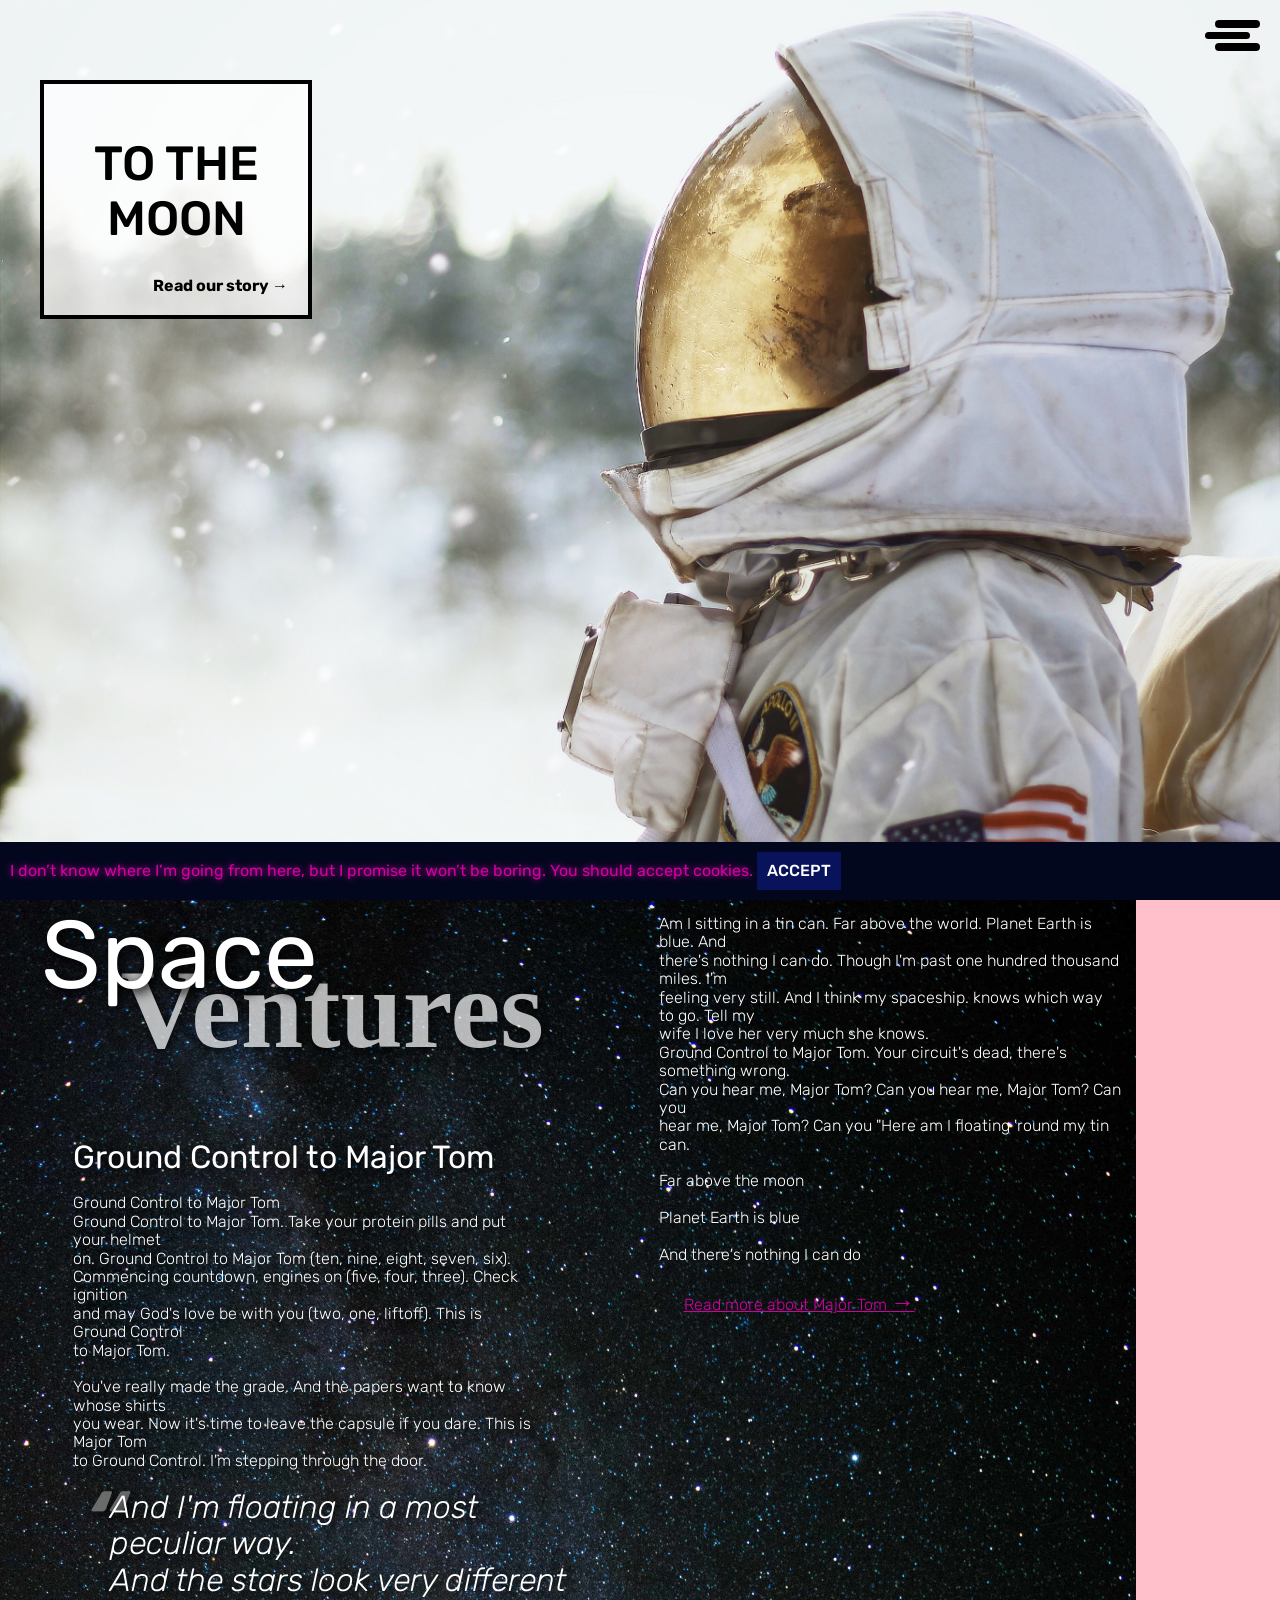
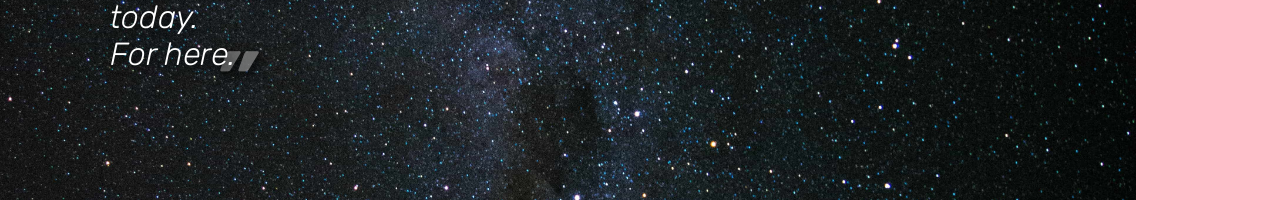
==== commit 9d2d6154: ":construction:" ====
--- a/to-the-moon.html
+++ b/to-the-moon.html
@@ -30,7 +30,7 @@
       </div>
 
 
- MENU LIST / OPEN BURGER 
+<!-- MENU LIST / OPEN BURGER -->
 <input type="checkbox" />
 <div class="menu-container">
   <button class="burger-button">
@@ -59,17 +59,16 @@
   </section> 
   
          <!--SECTION 2 / TEXT PAGE -->
+        
+      <section class="col1 full-page">
         <div class="full-height text-page">
             <section class="text-container">
-
-               
-              <section class="col1 full-page">
 
               <div class="space-ventures">
                 <span class="space">Space</span>
                   <br>
                 <span class="ventures">Ventures</span>
-              </div>
+              
 
               
               <article class="protein-pills-article">              
@@ -98,7 +97,7 @@
                 </span>
               </blockquote>
 
-
+            </div>
             </section> 
 
 
@@ -133,11 +132,17 @@
                 <p class="pink-major-tom-link">Read more about Major Tom
                   <span class="arrow"> → </span></p>
                 </article>      
+
+              
                 
                 <!--cookie popup footer section to be continued-->
-    <footer>
-      cookies
-    </footer>
+  <footer>
+    <p>
+      I don’t know where I’m going from here,
+      but I promise it won’t be boring. You should accept cookies.
+      <button class="accept-button">accept</button>
+    </p>
+  </footer>
               
              
         </section>    
--- a/layout/style.css
+++ b/layout/style.css
@@ -319,6 +319,22 @@
   bottom: 0;
   left: 0;
   width: 100%;
+  padding: 10px;
+  background-color: rgb(3, 7, 30);
+  color: rgb(210, 0, 162);
+}
+footer p {
+  text-shadow: 0 0 6px rgb(210, 0, 162);
+}
+
+.accept-button {
+  text-transform: uppercase;
+  background-color: rgb(8, 19, 92);
+  color: #fff;
+  border: 0;
+  font-weight: 500;
+  padding: 10px;
+  position: relative;
 }
 
 * {
@@ -337,9 +353,19 @@
   }
 }
 @media screen and (min-width: 800px) {
+  .hidden-quote {
+    display: none;
+  }
+}
+@media screen and (min-width: 800px) {
+  img {
+    display: none;
+  }
+}
+@media screen and (min-width: 800px) {
   .text-page {
     display: flex;
-    gap: 10%;
+    gap: 9%;
   }
 }
 @media screen and (min-width: 800px) {
@@ -349,10 +375,15 @@
 }
 @media screen and (min-width: 1024px) {
   /* ------------------------------------------------ */
-  /* --------STÖRRE STORLEKAR, DESKTOP -------------- */
+  /* ------------------------- DESKTOP -------------- */
   /* ------------------------------------------------ */
+}
+@media screen and (min-width: 1024px) and (min-width: 1024px) {
+  .full-page {
+    display: flex;
+  }
   body {
-    background-color: palegreen;
+    background-color: pink;
   }
 }
 @media screen and (min-width: 1024px) and (min-width: 1024px) {
@@ -383,7 +414,6 @@
   background-image: url("../assets/photos/astronaut.jpg");
   background-size: cover;
   background-position: 50% 50%;
-  display: none;
 }
 
 .astronaut .heading-box {
@@ -423,11 +453,7 @@
   background-image: url("../assets/photos/rymden-min.jpg");
   background-size: cover;
   font-family: Rubik, serif;
-}
-
-.text-page .text-container {
-  position: relative;
-  display: block;
+  display: flex;
 }
 
 /* ------------------------------------------------ */
@@ -469,12 +495,11 @@
   left: 7%;
   font-size: 1rem;
   font-weight: 200;
-  line-height: 170%;
   font-family: rubik;
   margin: 0;
 }
 
-/* very nice floating quote, dagens seger */
+/* floating quote */
 .floating-quote {
   position: relative;
   left: 15%;
@@ -512,14 +537,6 @@
   margin-top: -2rem;
 }
 
-/* ------------------------------------------------ */
-/* ---------- MEDIA SCREEN ------------------------ */
-/* ------------------------------------------------ */
-@media screen and (min-width: 1024px) {
-  .full-page {
-    display: flex;
-  }
-}
 /* ------------------------------------------------ */
 /* ----------TEXT PAGE SECTION COLUMN 2------------ */
 /* ------------------------------------------------ */
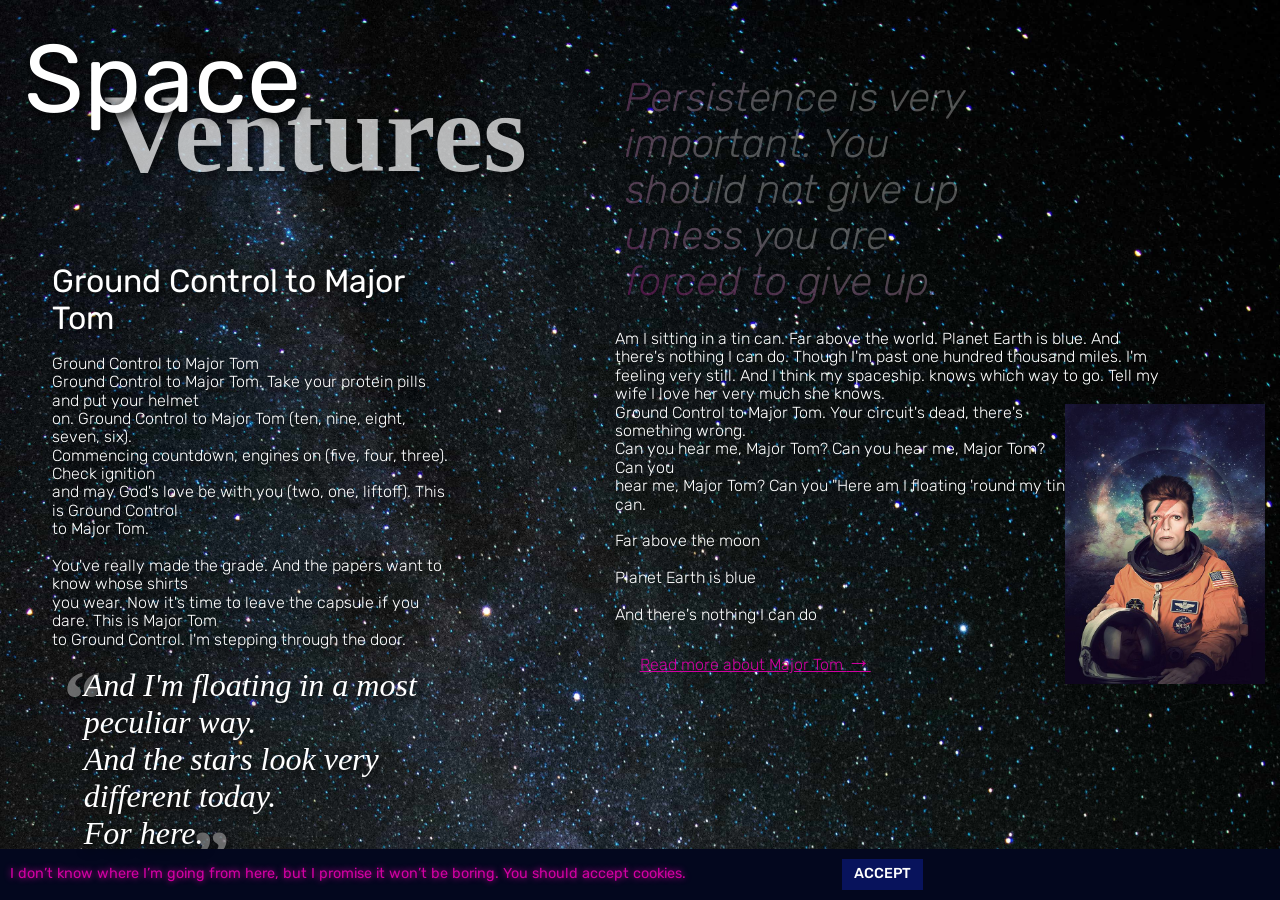
==== commit 49d26e4b: ":lipstick: gjort saker lite snyggare, stylat quote" ====
--- a/to-the-moon.html
+++ b/to-the-moon.html
@@ -29,6 +29,12 @@
         </h2>
       </div>
 
+      <div class="arrow-down bounce">
+        <span class="fa fa-arrow-down fa-2x">
+          🡣
+        </span>
+      </div>
+
 
 <!-- MENU LIST / OPEN BURGER -->
 <input type="checkbox" />
@@ -57,12 +63,15 @@
 
     </div>
   </section> 
+
+
   
-         <!--SECTION 2 / TEXT PAGE -->
+         <!-- TEXT PAGE -->
         
-      <section class="col1 full-page">
-        <div class="full-height text-page">
-            <section class="text-container">
+      <div class="full-page wrapper">
+
+        
+            <section class="column-left">
 
               <div class="space-ventures">
                 <span class="space">Space</span>
@@ -102,16 +111,16 @@
 
 
 
-          <!--kolumn 2, höger-->
-          <section class="col2 full-page">
+          <!--höger sida desktop-->
+          
 
-            <div class="hidden-quote">
-              <blockquote> Persistence is very <br>
+            <div class="column-right">
+              <blockquote class="hidden-quote"> Persistence is very <br>
                  important. You <br>
                 should not give up <br>
                 unless you are <br>
                 forced to give up.</blockquote>
-            </div>
+              
 
             <article class="main-article-text planet-earth-is-blue">
             
@@ -131,11 +140,15 @@
                 And there's nothing I can do <br>
                 <p class="pink-major-tom-link">Read more about Major Tom
                   <span class="arrow"> → </span></p>
+
                 </article>      
 
               
                 
-                <!--cookie popup footer section to be continued-->
+
+
+
+
   <footer>
     <p>
       I don’t know where I’m going from here,
@@ -145,9 +158,9 @@
   </footer>
               
              
-        </section>    
-      </section>
-    </div>
+          
+        </div> 
+      
 
 
 
--- a/layout/style.css
+++ b/layout/style.css
@@ -306,14 +306,62 @@
   background-color: palevioletred;
 }
 
+.column-left {
+  padding-right: 5%;
+}
+
+.column-right {
+  padding-left: 5%;
+}
+
+/* ------------------------------------------------ */
+/* --------------------DESKTOP ONLY --------------- */
+/* ------------------------------------------------ */
 .full-page {
   min-height: 100vh;
 }
 
-.text-page h2 span {
-  display: block;
-}
-
+.wrapper {
+  display: flex;
+}
+
+.arrow-down {
+  position: absolute;
+  bottom: 0;
+  width: 100%;
+  text-align: center;
+  color: #fff;
+  font-size: 2rem;
+}
+
+.bounce {
+  -webkit-animation: bounce 2s infinite;
+  animation: bounce 2s infinite;
+}
+
+@-webkit-keyframes bounce {
+  0%, 20%, 50%, 80%, 100% {
+    transform: translateY(0);
+  }
+  40% {
+    transform: translateY(-30px);
+  }
+  60% {
+    transform: translateY(-15px);
+  }
+}
+
+@keyframes bounce {
+  0%, 20%, 50%, 80%, 100% {
+    transform: translateY(0);
+  }
+  40% {
+    transform: translateY(-30px);
+  }
+  60% {
+    transform: translateY(-15px);
+  }
+}
 footer {
   position: fixed;
   bottom: 0;
@@ -322,6 +370,9 @@
   padding: 10px;
   background-color: rgb(3, 7, 30);
   color: rgb(210, 0, 162);
+  font-size: 0.9rem;
+  display: flex;
+  gap: 20px;
 }
 footer p {
   text-shadow: 0 0 6px rgb(210, 0, 162);
@@ -333,8 +384,9 @@
   color: #fff;
   border: 0;
   font-weight: 500;
-  padding: 10px;
-  position: relative;
+  padding: 7px 12px;
+  position: relative;
+  left: 20%;
 }
 
 * {
@@ -342,65 +394,52 @@
   margin: 0;
 }
 
-@media screen and (min-width: 800px) {
+@media screen and (min-width: 960px) {
   /* ------------------------------------------------ */
   /* --------MINDRE STORLEKAR, MOBIL----------------- */
   /* ------------------------------------------------ */
-}
-@media screen and (min-width: 800px) and (min-width: 800px) {
+  /* ------------------------------------------------ */
+  /* --------------------GRADIENT IDK --------------- */
+  /* ------------------------------------------------ */
+}
+@media screen and (min-width: 960px) and (max-width: 960px) {
   body {
-    background-color: paleturquoise;
-  }
-}
-@media screen and (min-width: 800px) {
-  .hidden-quote {
-    display: none;
-  }
-}
-@media screen and (min-width: 800px) {
+    background-color: #D200A2;
+  }
+  .wrapper {
+    display: flex;
+    gap: 10%;
+  }
+}
+@media screen and (min-width: 960px) {
+  .column-left {
+    padding-right: 5%;
+  }
+}
+@media screen and (min-width: 960px) {
+  .column-right {
+    padding-left: 5%;
+  }
+}
+@media screen and (min-width: 960px) {
   img {
-    display: none;
-  }
-}
-@media screen and (min-width: 800px) {
-  .text-page {
-    display: flex;
-    gap: 9%;
-  }
-}
-@media screen and (min-width: 800px) {
-  .col1 .col2 {
-    width: 45%;
-  }
-}
-@media screen and (min-width: 1024px) {
-  /* ------------------------------------------------ */
-  /* ------------------------- DESKTOP -------------- */
-  /* ------------------------------------------------ */
-}
-@media screen and (min-width: 1024px) and (min-width: 1024px) {
-  .full-page {
-    display: flex;
-  }
-  body {
-    background-color: pink;
-  }
-}
-@media screen and (min-width: 1024px) and (min-width: 1024px) {
-  .astronaut .heading-box {
-    width: 14rem;
-  }
-  .astronaut .heading-box .read-our-story-link {
-    text-align: right;
-  }
-  .astronaut .heading-box .read-our-story-link span {
-    position: relative;
-    left: 0;
-    transition: left 1s cubic-bezier(0.65, 0, 0.35, 1);
-  }
-  /*för att pilen ska röra på sig*/
-  .astronaut .heading-box .read-our-story-link:hover span {
-    left: 10px;
+    float: right;
+  }
+}
+@media screen and (min-width: 960px) {
+  .column-right blockquote {
+    padding-top: 50px;
+    font-size: 2.5rem;
+    font-weight: 200;
+    margin: 25px;
+    font-style: italic;
+    color: #D200A2;
+    opacity: 0.3;
+    background: radial-gradient(#fff, #fff, #D200A2);
+    background-clip: text;
+    -webkit-background-clip: text;
+    text-fill-color: transparent;
+    -webkit-text-fill-color: transparent;
   }
 }
 .full-height {
@@ -414,6 +453,7 @@
   background-image: url("../assets/photos/astronaut.jpg");
   background-size: cover;
   background-position: 50% 50%;
+  display: none;
 }
 
 .astronaut .heading-box {
@@ -447,13 +487,12 @@
   min-height: 100vh;
 }
 
-.text-page {
+.wrapper {
   color: white;
   background-position: cover;
   background-image: url("../assets/photos/rymden-min.jpg");
   background-size: cover;
   font-family: Rubik, serif;
-  display: flex;
 }
 
 /* ------------------------------------------------ */
@@ -465,6 +504,7 @@
   width: 85%;
   font-size: xx-large;
   text-shadow: 3px 4px 12px black;
+  margin: 5%;
 }
 
 .space {
@@ -506,6 +546,7 @@
   font-size: 2rem;
   font-style: italic;
   font-weight: 200;
+  font-family: "Times New Roman", Times, serif;
 }
 
 span {
@@ -540,16 +581,6 @@
 /* ------------------------------------------------ */
 /* ----------TEXT PAGE SECTION COLUMN 2------------ */
 /* ------------------------------------------------ */
-.hidden-quote {
-  font-size: 2.5rem;
-  font-weight: 200;
-  margin: 25px;
-  font-style: italic;
-  background-image: linear-gradient(bottom right, #D200A2, white, #D200A2);
-  -webkit-text-fill-color: pink;
-  opacity: 0.3;
-}
-
 .main-article-text {
   margin: 15px;
   font-weight: 300;
@@ -576,13 +607,31 @@
   left: 10px;
 }
 
-/*Major Tom som inte vill ha texten fyltande runt sig */
-img {
+.img {
   float: right;
-  margin: 0;
 }
 
 /* rör ej !! */
+@media screen and (min-width: 800px) {
+  body {
+    background-color: pink;
+  }
+  .astronaut .heading-box {
+    width: 14rem;
+  }
+  .astronaut .heading-box .read-our-story-link {
+    text-align: right;
+  }
+  .astronaut .heading-box .read-our-story-link span {
+    position: relative;
+    left: 0;
+    transition: left 1s cubic-bezier(0.65, 0, 0.35, 1);
+  }
+  /*för att pilen ska röra på sig*/
+  .astronaut .heading-box .read-our-story-link:hover span {
+    left: 10px;
+  }
+}
 /* ------------------------------------------------ */
 /* --------------------HAMBURGARMENYN-------------- */
 /* ------------------------------------------------ */
@@ -685,23 +734,4 @@
   text-decoration-color: #D200A2;
 }
 
-/* ------------------------------------------------ */
-/* --------STÖRRE STORLEKAR, DESKTOP -------------- */
-/* ------------------------------------------------ */
-@media screen and (min-width: 800px) {
-  .astronaut .heading-box {
-    width: 14rem;
-  }
-  .astronaut .heading-box .read-our-story-link {
-    text-align: right;
-  }
-  .astronaut .heading-box .read-our-story-link span {
-    position: relative;
-    left: 0;
-    transition: left 1s cubic-bezier(0.65, 0, 0.35, 1);
-  }
-  /*för att pilen ska röra på sig*/
-  .astronaut .heading-box .read-our-story-link:hover span {
-    left: 10px;
-  }
-} /*# sourceMappingURL=style.css.map *//*# sourceMappingURL=style.css.map */+/*# sourceMappingURL=style.css.map *//*# sourceMappingURL=style.css.map */
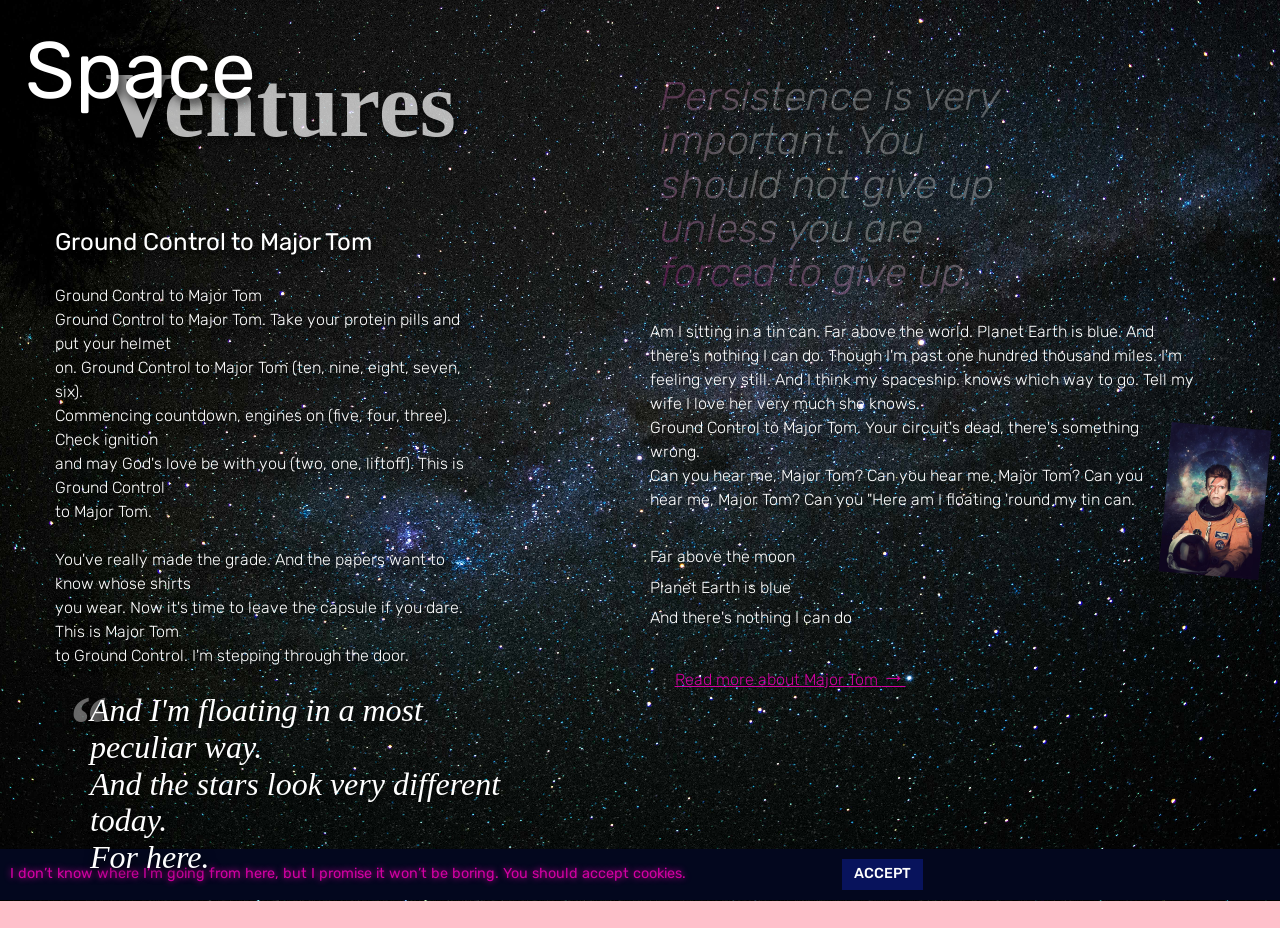
==== commit e37c8d59: ":sparkles:" ====
--- a/to-the-moon.html
+++ b/to-the-moon.html
@@ -115,7 +115,7 @@
           
 
             <div class="column-right">
-              <blockquote class="hidden-quote"> Persistence is very <br>
+              <blockquote class="hidden-quote desktop-only"> Persistence is very <br>
                  important. You <br>
                 should not give up <br>
                 unless you are <br>
@@ -128,16 +128,16 @@
                 there's nothing I can do. Though I'm past one hundred thousand miles. I'm <br>
                 feeling very still. And I think my spaceship. knows which way to go. Tell my <br>
                 wife I love her very much she knows. <br>
-                <img src="assets\photos\major-tom.jpg" alt="Major Tom" height="280px" width="200px">
+                <img class="major-tom desktop-only" src="assets\photos\major-tom.jpg" alt="Major Tom" height="150px" width="100px">
                 Ground Control to Major Tom. Your circuit's dead, there's something wrong. <br>
                 Can you hear me, Major Tom? Can you hear me, Major Tom? Can you <br>
                 hear me, Major Tom? Can you "Here am I floating 'round my tin can. <br>
-                <br>
+                <p class="poem">
+                  <br>
                 Far above the moon <br>
-                <br>
                 Planet Earth is blue <br>
-                <br>
                 And there's nothing I can do <br>
+                </p>
                 <p class="pink-major-tom-link">Read more about Major Tom
                   <span class="arrow"> → </span></p>
 
@@ -145,8 +145,6 @@
 
               
                 
-
-
 
 
   <footer>
--- a/layout/style.css
+++ b/layout/style.css
@@ -360,6 +360,14 @@
   }
   60% {
     transform: translateY(-15px);
+  }
+}
+@media screen and (max-width: 960px) {
+  body {
+    background-color: #D200A2;
+  }
+  .desktop-only {
+    display: none;
   }
 }
 footer {
@@ -395,38 +403,21 @@
 }
 
 @media screen and (min-width: 960px) {
-  /* ------------------------------------------------ */
-  /* --------MINDRE STORLEKAR, MOBIL----------------- */
-  /* ------------------------------------------------ */
+  .column-left {
+    padding-right: 5%;
+  }
+  .column-right {
+    padding-left: 5%;
+  }
   /* ------------------------------------------------ */
   /* --------------------GRADIENT IDK --------------- */
   /* ------------------------------------------------ */
-}
-@media screen and (min-width: 960px) and (max-width: 960px) {
-  body {
-    background-color: #D200A2;
-  }
-  .wrapper {
-    display: flex;
-    gap: 10%;
-  }
-}
-@media screen and (min-width: 960px) {
-  .column-left {
-    padding-right: 5%;
-  }
-}
-@media screen and (min-width: 960px) {
-  .column-right {
-    padding-left: 5%;
-  }
-}
-@media screen and (min-width: 960px) {
   img {
     float: right;
-  }
-}
-@media screen and (min-width: 960px) {
+    transform: rotate(5deg);
+    margin-left: 10px;
+    margin-top: 10px;
+  }
   .column-right blockquote {
     padding-top: 50px;
     font-size: 2.5rem;
@@ -440,6 +431,7 @@
     -webkit-background-clip: text;
     text-fill-color: transparent;
     -webkit-text-fill-color: transparent;
+    line-height: 1.1;
   }
 }
 .full-height {
@@ -495,6 +487,10 @@
   font-family: Rubik, serif;
 }
 
+.poem {
+  line-height: 1.9;
+}
+
 /* ------------------------------------------------ */
 /* ----------TEXT PAGE SECTION COLUMN 1------------ */
 /* ------------------------------------------------ */
@@ -508,14 +504,14 @@
 }
 
 .space {
-  font-size: 300%;
+  font-size: 250%;
   font-family: Rubik, serif;
   position: relative;
   z-index: 3;
 }
 
 .ventures {
-  font-size: 350%;
+  font-size: 290%;
   font-family: "Times New Roman", Times, serif;
   opacity: 0.7;
   position: relative;
@@ -527,7 +523,7 @@
 h3 {
   font-family: Rubik, serif;
   font-weight: 400;
-  font-size: xx-large;
+  font-size: x-large;
 }
 
 .protein-pills-article {
@@ -536,7 +532,7 @@
   font-size: 1rem;
   font-weight: 200;
   font-family: rubik;
-  margin: 0;
+  line-height: 1.5;
 }
 
 /* floating quote */
@@ -584,6 +580,7 @@
 .main-article-text {
   margin: 15px;
   font-weight: 300;
+  line-height: 1.5;
 }
 
 /* projekt rosa länk-pilen ej underline + smooth */
@@ -605,10 +602,6 @@
 
 .full-page .pink-major-tom-link:hover .arrow {
   left: 10px;
-}
-
-.img {
-  float: right;
 }
 
 /* rör ej !! */
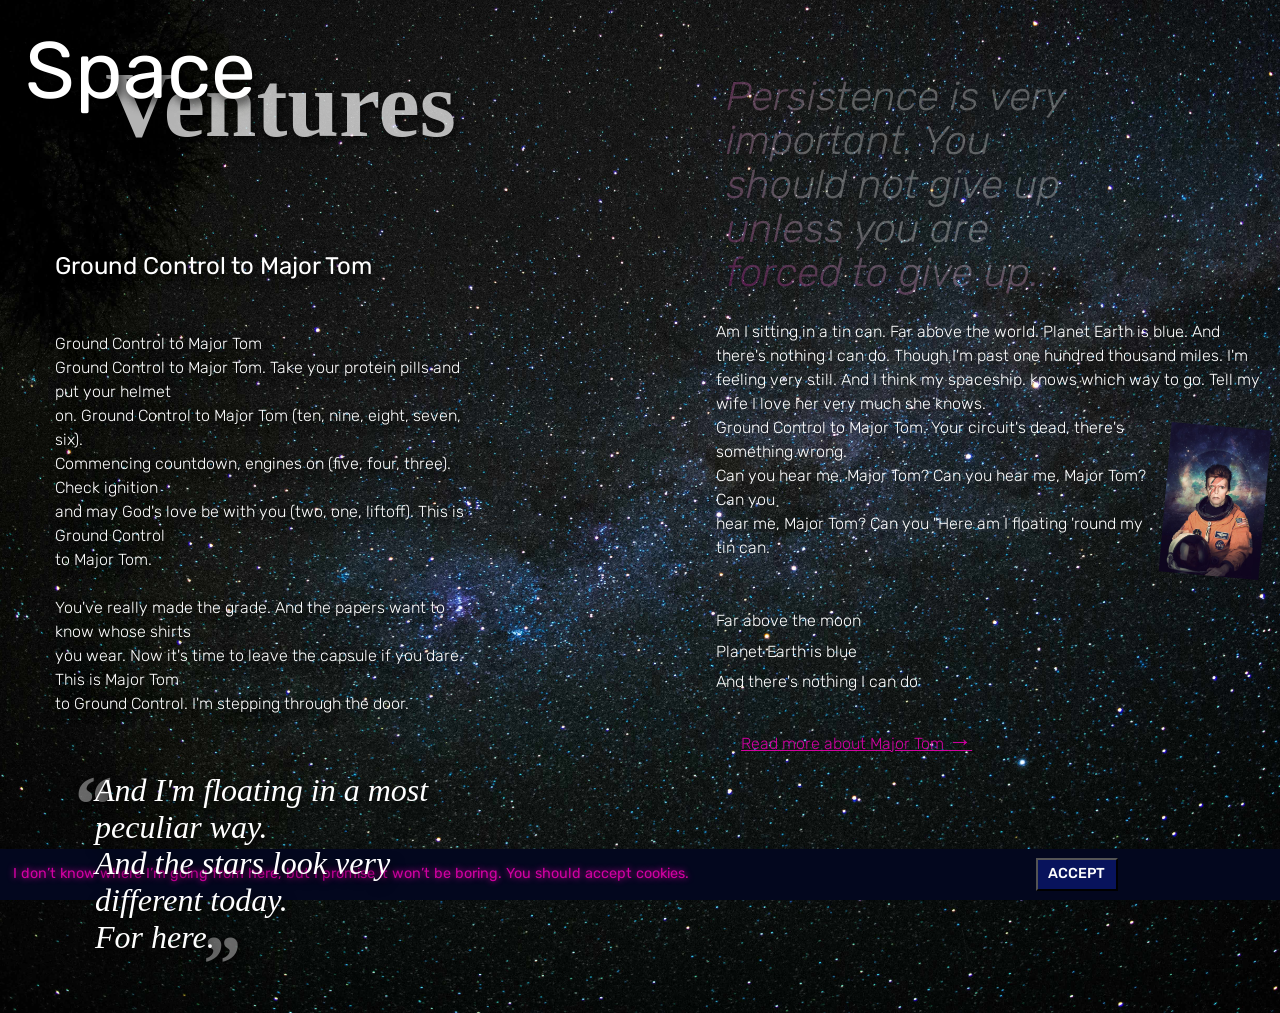
==== commit b9a00e88: ":poop:" ====
--- a/to-the-moon.html
+++ b/to-the-moon.html
@@ -71,7 +71,7 @@
       <div class="full-page wrapper">
 
         
-            <section class="column-left">
+            <section class=" full-page column-left">
 
               <div class="space-ventures">
                 <span class="space">Space</span>
@@ -98,7 +98,7 @@
              </article>
             
             
-              <blockquote class="floating-quote">
+              <blockquote class="floating-quote clearfix">
                 <span>
                   And I'm floating in a most peculiar way.<br>
                   And the stars look very different today.<br>
@@ -122,7 +122,7 @@
                 forced to give up.</blockquote>
               
 
-            <article class="main-article-text planet-earth-is-blue">
+            <article class="clearfix main-article-text">
             
                 Am I sitting in a tin can. Far above the world. Planet Earth is blue. And <br>
                 there's nothing I can do. Though I'm past one hundred thousand miles. I'm <br>
@@ -158,14 +158,7 @@
              
           
         </div> 
-      
-
-
-
-
-
-
- 
+      </div>
 
 
 
--- a/layout/style.css
+++ b/layout/style.css
@@ -322,7 +322,7 @@
 }
 
 .wrapper {
-  display: flex;
+  display: block;
 }
 
 .arrow-down {
@@ -371,16 +371,17 @@
   }
 }
 footer {
+  align-items: center;
   position: fixed;
   bottom: 0;
   left: 0;
   width: 100%;
-  padding: 10px;
+  padding: 1%;
+  height: 25px;
   background-color: rgb(3, 7, 30);
   color: rgb(210, 0, 162);
   font-size: 0.9rem;
   display: flex;
-  gap: 20px;
 }
 footer p {
   text-shadow: 0 0 6px rgb(210, 0, 162);
@@ -390,24 +391,39 @@
   text-transform: uppercase;
   background-color: rgb(8, 19, 92);
   color: #fff;
-  border: 0;
   font-weight: 500;
-  padding: 7px 12px;
-  position: relative;
-  left: 20%;
+  padding: 6px 10px;
+  position: relative;
+  left: 45%;
+  width: 82px;
+  bottom: 0;
+}
+
+.accept-button:hover {
+  background-color: #002A53;
+}
+
+.clearfix::after {
+  content: "";
+  clear: both;
+  display: table;
 }
 
 * {
   padding: 0;
-  margin: 0;
+}
+
+.full-height {
+  min-height: 100vh;
 }
 
 @media screen and (min-width: 960px) {
-  .column-left {
-    padding-right: 5%;
-  }
-  .column-right {
-    padding-left: 5%;
+  .full-page {
+    display: flex;
+    gap: 70px;
+  }
+  .column-left .column-right {
+    width: 50%;
   }
   /* ------------------------------------------------ */
   /* --------------------GRADIENT IDK --------------- */
@@ -434,10 +450,6 @@
     line-height: 1.1;
   }
 }
-.full-height {
-  min-height: 100vh;
-}
-
 /* ------------------------------------------------ */
 /* -------------------- ASTRONAUT SECTION---------- */
 /* ------------------------------------------------ */
@@ -538,11 +550,12 @@
 /* floating quote */
 .floating-quote {
   position: relative;
-  left: 15%;
+  left: 7%;
   font-size: 2rem;
   font-style: italic;
   font-weight: 200;
   font-family: "Times New Roman", Times, serif;
+  display: block;
 }
 
 span {
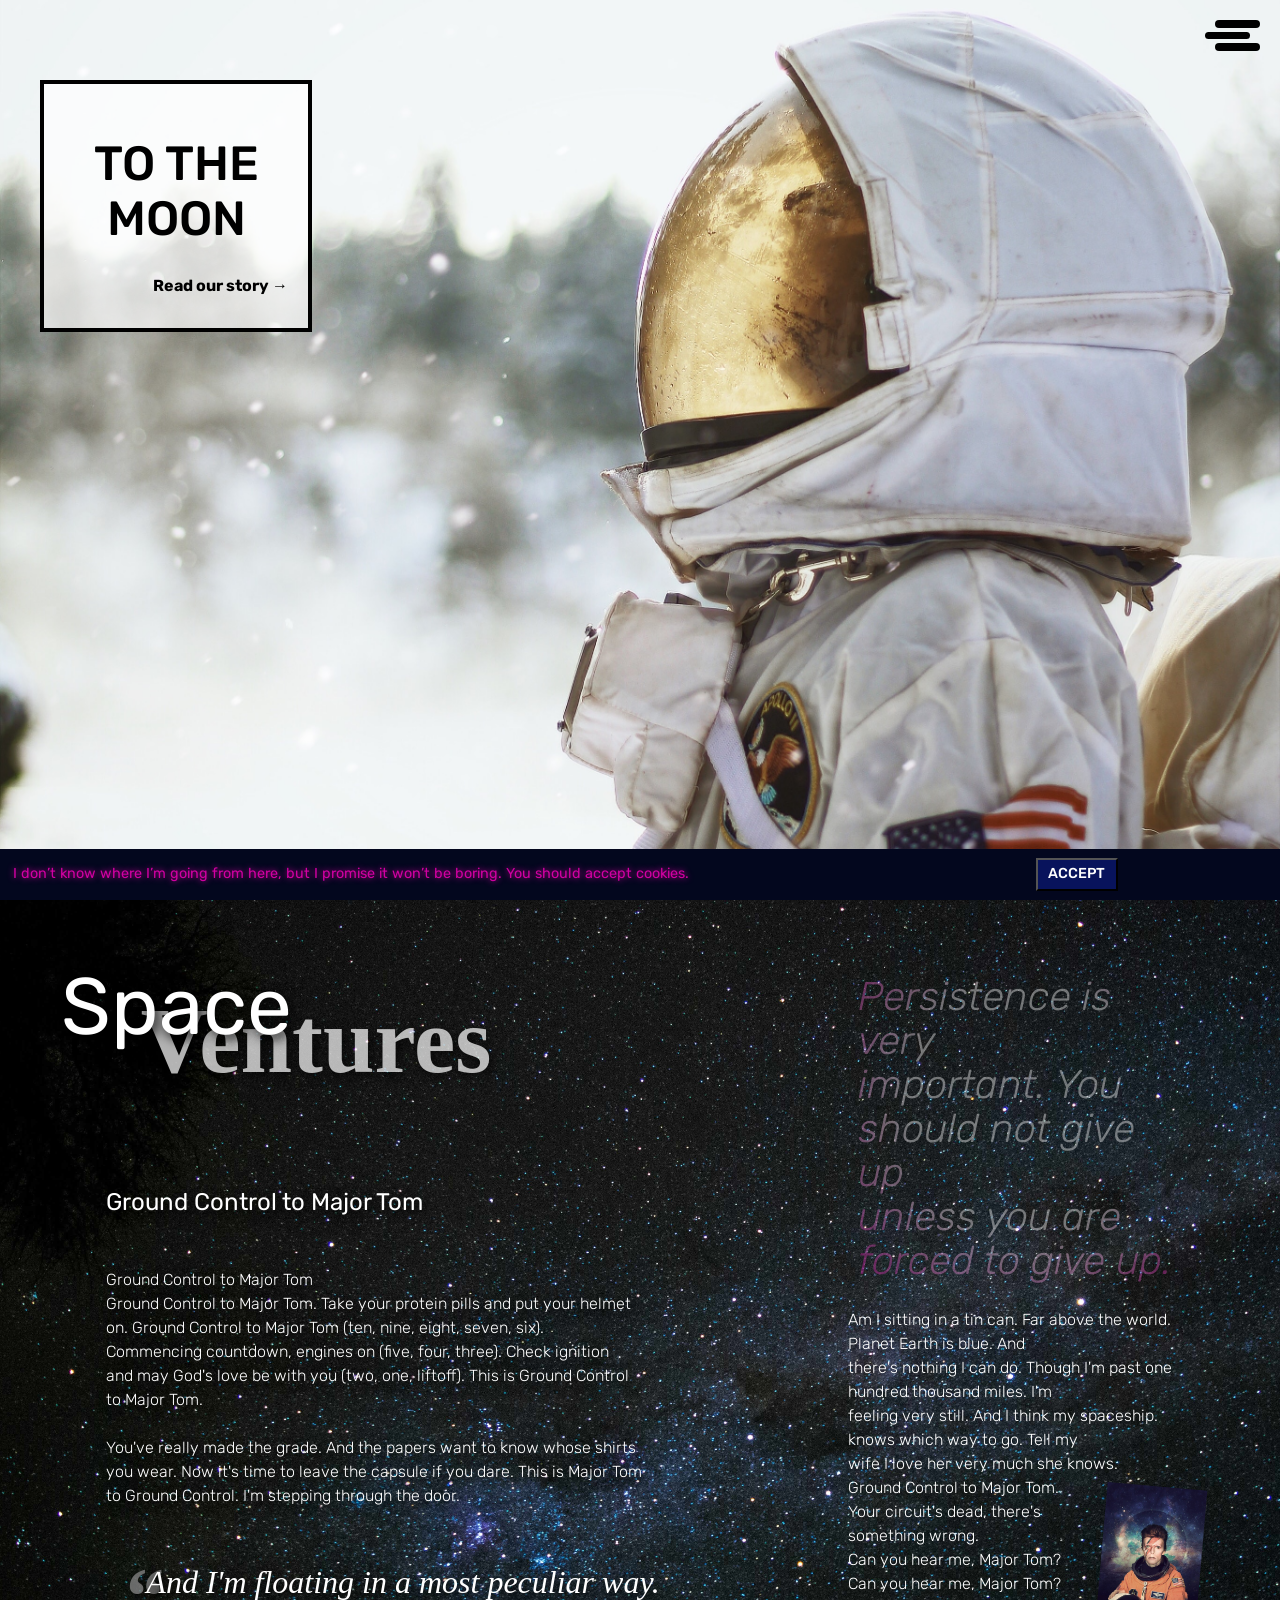
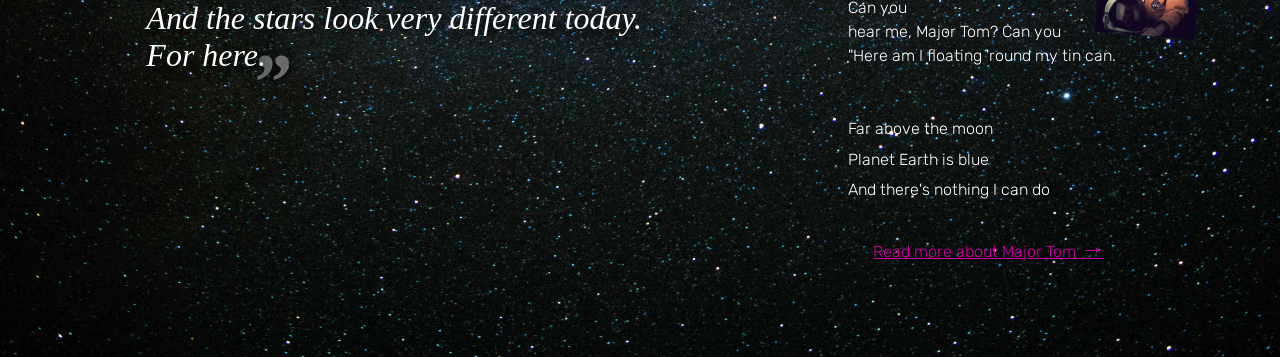
==== commit 9ce97f02: "submit" ====
--- a/to-the-moon.html
+++ b/to-the-moon.html
@@ -5,19 +5,14 @@
     <meta http-equiv="X-UA-Compatible" content="IE=edge">
     <meta name="viewport" content="width=device-width, initial-scale=1.0">
     <title>Welcome to the moon</title>
-    
     <link rel="stylesheet" href="layout/style.css" type="text/css" />
-    
-    <!--INLÄNKADE FONTS-->
     <link rel="preconnect" href="https://fonts.googleapis.com">
     <link rel="preconnect" href="https://fonts.gstatic.com" crossorigin>
     <link href="https://fonts.googleapis.com/css2?family=Rubik:wght@300;500&display=swap" rel="stylesheet">
 
 </head>
-<body> 
-<main>
-
-   
+  <body> 
+    <main>   
    <!-- SECTION 1 / ASTRONAUT -->
     
     <section class="full-height astronaut">
@@ -71,7 +66,7 @@
       <div class="full-page wrapper">
 
         
-            <section class=" full-page column-left">
+            <div class=" full-page column-left">
 
               <div class="space-ventures">
                 <span class="space">Space</span>
@@ -96,8 +91,7 @@
                   to Ground Control. I'm stepping through the door. <br>
                   <br>
              </article>
-            
-            
+                        
               <blockquote class="floating-quote clearfix">
                 <span>
                   And I'm floating in a most peculiar way.<br>
@@ -107,28 +101,21 @@
               </blockquote>
 
             </div>
-            </section> 
-
-
-
           <!--höger sida desktop-->
-          
-
             <div class="column-right">
-              <blockquote class="hidden-quote desktop-only"> Persistence is very <br>
-                 important. You <br>
+              <blockquote class="desktop-only">
+                Persistence is very <br>
+                important. You <br>
                 should not give up <br>
                 unless you are <br>
                 forced to give up.</blockquote>
-              
-
-            <article class="clearfix main-article-text">
-            
+          
+            <div class="clearfix main-article-text">
                 Am I sitting in a tin can. Far above the world. Planet Earth is blue. And <br>
                 there's nothing I can do. Though I'm past one hundred thousand miles. I'm <br>
                 feeling very still. And I think my spaceship. knows which way to go. Tell my <br>
                 wife I love her very much she knows. <br>
-                <img class="major-tom desktop-only" src="assets\photos\major-tom.jpg" alt="Major Tom" height="150px" width="100px">
+                <img class="major-tom desktop-only" src="assets/photos/major-tom.jpg" alt="Major Tom" height="150px" width="100px">
                 Ground Control to Major Tom. Your circuit's dead, there's something wrong. <br>
                 Can you hear me, Major Tom? Can you hear me, Major Tom? Can you <br>
                 hear me, Major Tom? Can you "Here am I floating 'round my tin can. <br>
@@ -141,12 +128,8 @@
                 <p class="pink-major-tom-link">Read more about Major Tom
                   <span class="arrow"> → </span></p>
 
-                </article>      
-
-              
-                
-
-
+                </div>  
+                </div>   
   <footer>
     <p>
       I don’t know where I’m going from here,
@@ -154,14 +137,9 @@
       <button class="accept-button">accept</button>
     </p>
   </footer>
-              
-             
-          
+                    
         </div> 
       </div>
-
-
-
     </main>
   </body>
 </html> 
--- a/layout/style.css
+++ b/layout/style.css
@@ -382,6 +382,7 @@
   color: rgb(210, 0, 162);
   font-size: 0.9rem;
   display: flex;
+  z-index: 5;
 }
 footer p {
   text-shadow: 0 0 6px rgb(210, 0, 162);
@@ -420,7 +421,6 @@
 @media screen and (min-width: 960px) {
   .full-page {
     display: flex;
-    gap: 70px;
   }
   .column-left .column-right {
     width: 50%;
@@ -441,7 +441,7 @@
     margin: 25px;
     font-style: italic;
     color: #D200A2;
-    opacity: 0.3;
+    opacity: 0.4;
     background: radial-gradient(#fff, #fff, #D200A2);
     background-clip: text;
     -webkit-background-clip: text;
@@ -457,7 +457,6 @@
   background-image: url("../assets/photos/astronaut.jpg");
   background-size: cover;
   background-position: 50% 50%;
-  display: none;
 }
 
 .astronaut .heading-box {
@@ -601,6 +600,7 @@
   text-decoration: underline;
   color: #D200A2;
   margin: 25px;
+  padding-bottom: 50px;
 }
 
 .arrow {
